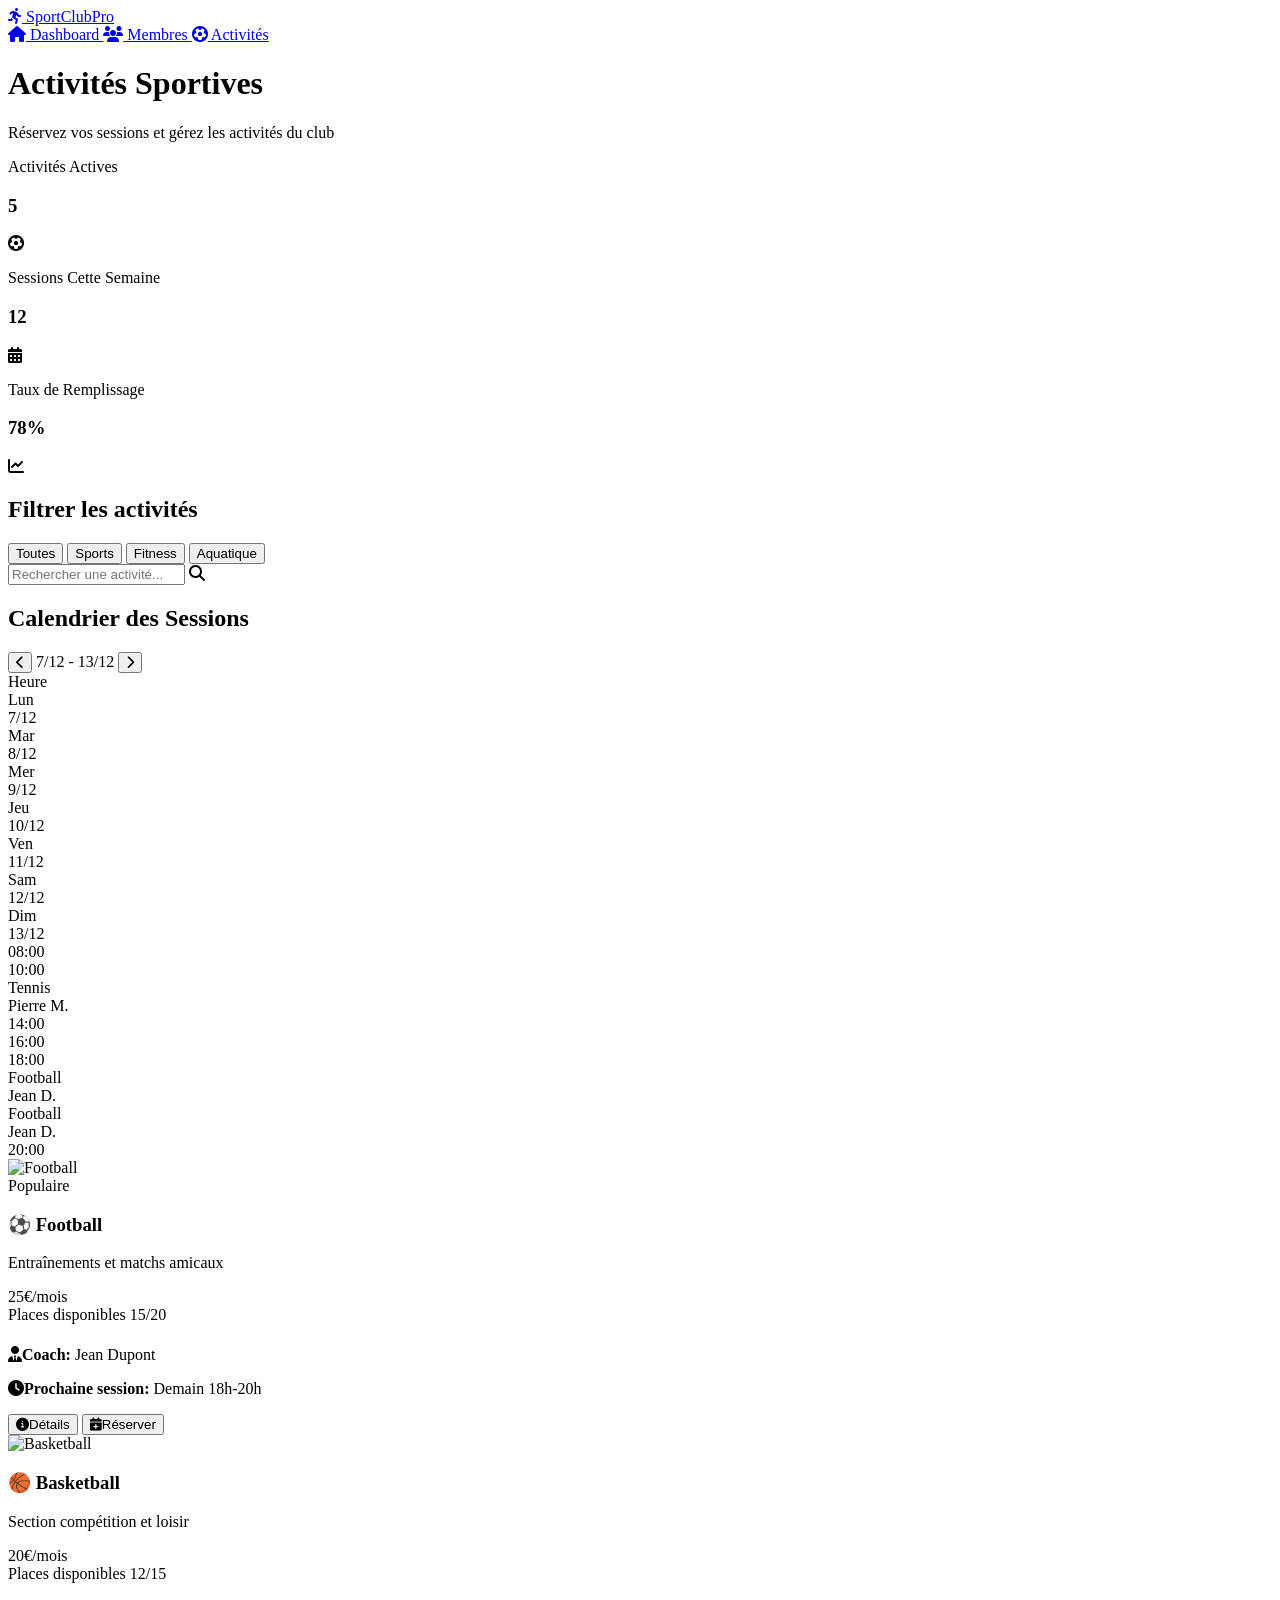
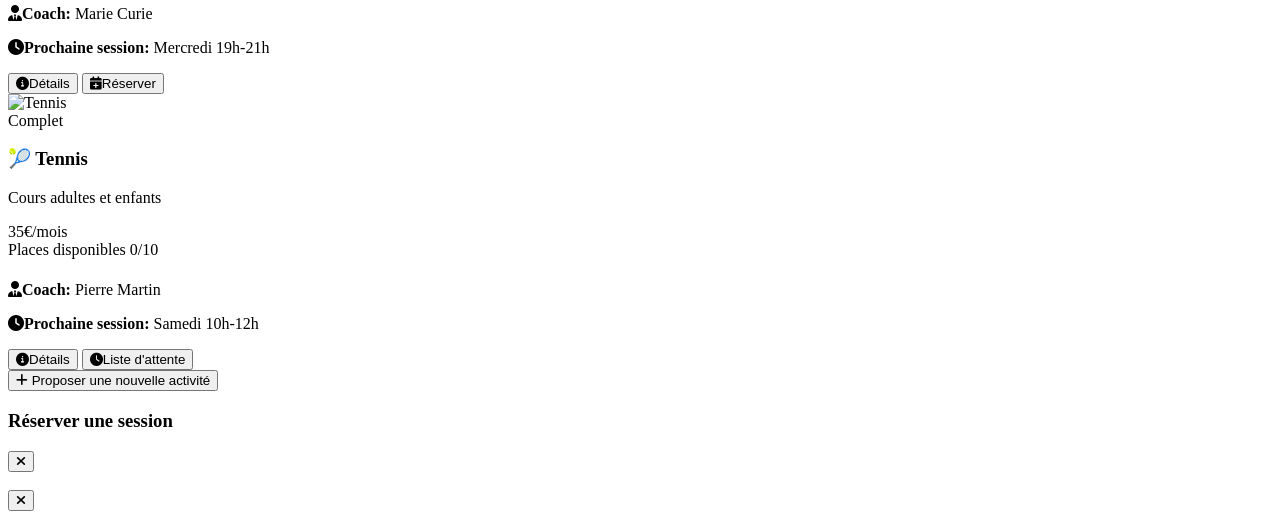
==== src/main/resources/templates/activities.html @ 2d9ede51 "Initial commit: Sport Club Management project" ====
<!DOCTYPE html>
<html xmlns:th="http://www.thymeleaf.org">
<head>
    <meta charset="UTF-8">
    <meta name="viewport" content="width=device-width, initial-scale=1.0">
    <title>Activités Sportives | SportClub Pro</title>
    
    <script src="https://cdn.tailwindcss.com"></script>
    <link rel="stylesheet" href="https://cdnjs.cloudflare.com/ajax/libs/font-awesome/6.4.0/css/all.min.css">
    <script src="https://cdn.jsdelivr.net/npm/axios/dist/axios.min.js"></script>
    
    <style>
        .activity-card {
            transition: all 0.3s ease;
        }
        
        .activity-card:hover {
            transform: translateY(-5px);
            box-shadow: 0 10px 25px rgba(0,0,0,0.1);
        }
        
        .capacity-bar {
            height: 6px;
            border-radius: 3px;
            overflow: hidden;
        }
        
        .capacity-fill {
            height: 100%;
            transition: width 0.5s ease;
        }
        
        .calendar-day {
            transition: all 0.2s ease;
        }
        
        .calendar-day:hover {
            background-color: #f3f4f6;
        }
        
        .calendar-day.active {
            background-color: #3b82f6;
            color: white;
        }
    </style>
</head>
<body class="bg-gray-50 min-h-screen">
    <nav class="bg-gradient-to-r from-blue-600 to-purple-600 text-white shadow-lg">
        <div class="container mx-auto px-6 py-3">
            <div class="flex items-center justify-between">
                <a href="/" class="flex items-center space-x-3">
                    <i class="fas fa-running text-2xl"></i>
                    <span class="text-xl font-bold">SportClub<span class="text-yellow-300">Pro</span></span>
                </a>
                <div class="flex items-center space-x-6">
                    <a href="/" class="hover:text-yellow-300">
                        <i class="fas fa-home mr-1"></i> Dashboard
                    </a>
                    <a href="/members" class="hover:text-yellow-300">
                        <i class="fas fa-users mr-1"></i> Membres
                    </a>
                    <a href="/activities" class="font-bold">
                        <i class="fas fa-futbol mr-1"></i> Activités
                    </a>
                </div>
            </div>
        </div>
    </nav>

    <main class="container mx-auto px-4 py-8">
        <!-- Header -->
        <div class="mb-8">
            <h1 class="text-3xl font-bold text-gray-800 mb-2">Activités Sportives</h1>
            <p class="text-gray-600">Réservez vos sessions et gérez les activités du club</p>
        </div>
        
        <!-- Stats -->
        <div class="grid grid-cols-1 md:grid-cols-3 gap-6 mb-8">
            <div class="bg-white rounded-xl p-6 shadow">
                <div class="flex items-center justify-between">
                    <div>
                        <p class="text-sm text-gray-500">Activités Actives</p>
                        <h3 id="activeActivities" class="text-2xl font-bold">5</h3>
                    </div>
                    <div class="w-12 h-12 bg-blue-100 rounded-full flex items-center justify-center">
                        <i class="fas fa-futbol text-blue-600 text-xl"></i>
                    </div>
                </div>
            </div>
            
            <div class="bg-white rounded-xl p-6 shadow">
                <div class="flex items-center justify-between">
                    <div>
                        <p class="text-sm text-gray-500">Sessions Cette Semaine</p>
                        <h3 id="weeklySessions" class="text-2xl font-bold">12</h3>
                    </div>
                    <div class="w-12 h-12 bg-green-100 rounded-full flex items-center justify-center">
                        <i class="fas fa-calendar-alt text-green-600 text-xl"></i>
                    </div>
                </div>
            </div>
            
            <div class="bg-white rounded-xl p-6 shadow">
                <div class="flex items-center justify-between">
                    <div>
                        <p class="text-sm text-gray-500">Taux de Remplissage</p>
                        <h3 id="occupancyRate" class="text-2xl font-bold">78%</h3>
                    </div>
                    <div class="w-12 h-12 bg-purple-100 rounded-full flex items-center justify-center">
                        <i class="fas fa-chart-line text-purple-600 text-xl"></i>
                    </div>
                </div>
            </div>
        </div>
        
        <!-- Filtres -->
        <div class="bg-white rounded-xl shadow-lg p-6 mb-8">
            <div class="flex flex-col md:flex-row md:items-center justify-between mb-6">
                <h2 class="text-xl font-bold text-gray-800">Filtrer les activités</h2>
                <div class="flex space-x-3 mt-4 md:mt-0">
                    <button onclick="showAllActivities()" class="px-4 py-2 bg-blue-100 text-blue-700 rounded-lg hover:bg-blue-200">
                        Toutes
                    </button>
                    <button onclick="filterActivities('sport')" class="px-4 py-2 bg-gray-100 text-gray-700 rounded-lg hover:bg-gray-200">
                        Sports
                    </button>
                    <button onclick="filterActivities('fitness')" class="px-4 py-2 bg-gray-100 text-gray-700 rounded-lg hover:bg-gray-200">
                        Fitness
                    </button>
                    <button onclick="filterActivities('aquatique')" class="px-4 py-2 bg-gray-100 text-gray-700 rounded-lg hover:bg-gray-200">
                        Aquatique
                    </button>
                </div>
            </div>
            
            <div class="relative">
                <input type="text" id="activitySearch" 
                       class="w-full px-4 py-3 pl-12 border border-gray-300 rounded-lg focus:ring-2 focus:ring-blue-500 focus:border-blue-500"
                       placeholder="Rechercher une activité..."
                       onkeyup="searchActivities()">
                <i class="fas fa-search absolute left-4 top-4 text-gray-400"></i>
            </div>
        </div>
        
        <!-- Calendrier -->
        <div class="bg-white rounded-xl shadow-lg p-6 mb-8">
            <div class="flex justify-between items-center mb-6">
                <h2 class="text-xl font-bold text-gray-800">Calendrier des Sessions</h2>
                <div class="flex space-x-2">
                    <button onclick="previousWeek()" class="p-2 hover:bg-gray-100 rounded-lg">
                        <i class="fas fa-chevron-left"></i>
                    </button>
                    <span id="currentWeek" class="font-medium px-4">Semaine en cours</span>
                    <button onclick="nextWeek()" class="p-2 hover:bg-gray-100 rounded-lg">
                        <i class="fas fa-chevron-right"></i>
                    </button>
                </div>
            </div>
            
            <div class="overflow-x-auto">
                <div id="calendar" class="grid grid-cols-8 gap-2 min-w-max">
                    <!-- Généré dynamiquement -->
                </div>
            </div>
        </div>
        
        <!-- Liste des activités -->
        <div id="activitiesContainer">
            <div class="grid grid-cols-1 md:grid-cols-2 lg:grid-cols-3 gap-6">
                <!-- Activité 1: Football -->
                <div class="activity-card bg-white rounded-xl shadow-lg overflow-hidden">
                    <div class="relative">
                        <img src="https://images.unsplash.com/photo-1575361204480-aadea25e6e68?ixlib=rb-4.0.3&auto=format&fit=crop&w=600&q=80" 
                             alt="Football" class="w-full h-48 object-cover">
                        <div class="absolute top-4 right-4">
                            <span class="bg-green-500 text-white px-3 py-1 rounded-full text-sm font-medium">
                                Populaire
                            </span>
                        </div>
                    </div>
                    
                    <div class="p-6">
                        <div class="flex justify-between items-start mb-4">
                            <div>
                                <h3 class="text-xl font-bold text-gray-800">⚽ Football</h3>
                                <p class="text-gray-600">Entraînements et matchs amicaux</p>
                            </div>
                            <span class="bg-blue-100 text-blue-800 px-3 py-1 rounded-full text-sm font-medium">
                                25€/mois
                            </span>
                        </div>
                        
                        <div class="space-y-4">
                            <div>
                                <div class="flex justify-between text-sm text-gray-600 mb-1">
                                    <span>Places disponibles</span>
                                    <span id="footballCapacity">15/20</span>
                                </div>
                                <div class="capacity-bar bg-gray-200">
                                    <div id="footballBar" class="capacity-fill bg-green-500" style="width: 75%"></div>
                                </div>
                            </div>
                            
                            <div>
                                <p class="text-sm text-gray-600 mb-2"><i class="fas fa-user-tie mr-2"></i><strong>Coach:</strong> Jean Dupont</p>
                                <p class="text-sm text-gray-600"><i class="fas fa-clock mr-2"></i><strong>Prochaine session:</strong> Demain 18h-20h</p>
                            </div>
                            
                            <div class="flex space-x-2">
                                <button onclick="showActivityDetails('football')" class="flex-1 px-4 py-2 bg-gray-100 text-gray-700 rounded-lg hover:bg-gray-200">
                                    <i class="fas fa-info-circle mr-2"></i>Détails
                                </button>
                                <button onclick="bookActivity('football')" id="bookFootballBtn" class="flex-1 px-4 py-2 bg-blue-600 text-white rounded-lg hover:bg-blue-700">
                                    <i class="fas fa-calendar-plus mr-2"></i>Réserver
                                </button>
                            </div>
                        </div>
                    </div>
                </div>
                
                <!-- Activité 2: Basketball -->
                <div class="activity-card bg-white rounded-xl shadow-lg overflow-hidden">
                    <div class="relative">
                        <img src="https://images.unsplash.com/photo-1518611012118-696072aa579a?ixlib=rb-4.0.3&auto=format&fit=crop&w=600&q=80" 
                             alt="Basketball" class="w-full h-48 object-cover">
                    </div>
                    
                    <div class="p-6">
                        <div class="flex justify-between items-start mb-4">
                            <div>
                                <h3 class="text-xl font-bold text-gray-800">🏀 Basketball</h3>
                                <p class="text-gray-600">Section compétition et loisir</p>
                            </div>
                            <span class="bg-blue-100 text-blue-800 px-3 py-1 rounded-full text-sm font-medium">
                                20€/mois
                            </span>
                        </div>
                        
                        <div class="space-y-4">
                            <div>
                                <div class="flex justify-between text-sm text-gray-600 mb-1">
                                    <span>Places disponibles</span>
                                    <span id="basketballCapacity">12/15</span>
                                </div>
                                <div class="capacity-bar bg-gray-200">
                                    <div id="basketballBar" class="capacity-fill bg-green-500" style="width: 80%"></div>
                                </div>
                            </div>
                            
                            <div>
                                <p class="text-sm text-gray-600 mb-2"><i class="fas fa-user-tie mr-2"></i><strong>Coach:</strong> Marie Curie</p>
                                <p class="text-sm text-gray-600"><i class="fas fa-clock mr-2"></i><strong>Prochaine session:</strong> Mercredi 19h-21h</p>
                            </div>
                            
                            <div class="flex space-x-2">
                                <button onclick="showActivityDetails('basketball')" class="flex-1 px-4 py-2 bg-gray-100 text-gray-700 rounded-lg hover:bg-gray-200">
                                    <i class="fas fa-info-circle mr-2"></i>Détails
                                </button>
                                <button onclick="bookActivity('basketball')" id="bookBasketballBtn" class="flex-1 px-4 py-2 bg-blue-600 text-white rounded-lg hover:bg-blue-700">
                                    <i class="fas fa-calendar-plus mr-2"></i>Réserver
                                </button>
                            </div>
                        </div>
                    </div>
                </div>
                
                <!-- Activité 3: Tennis -->
                <div class="activity-card bg-white rounded-xl shadow-lg overflow-hidden">
                    <div class="relative">
                        <img src="https://images.unsplash.com/photo-1595435934247-5d33b7f92c70?ixlib=rb-4.0.3&auto=format&fit=crop&w=600&q=80" 
                             alt="Tennis" class="w-full h-48 object-cover">
                        <div class="absolute top-4 right-4">
                            <span class="bg-yellow-500 text-white px-3 py-1 rounded-full text-sm font-medium">
                                Complet
                            </span>
                        </div>
                    </div>
                    
                    <div class="p-6">
                        <div class="flex justify-between items-start mb-4">
                            <div>
                                <h3 class="text-xl font-bold text-gray-800">🎾 Tennis</h3>
                                <p class="text-gray-600">Cours adultes et enfants</p>
                            </div>
                            <span class="bg-blue-100 text-blue-800 px-3 py-1 rounded-full text-sm font-medium">
                                35€/mois
                            </span>
                        </div>
                        
                        <div class="space-y-4">
                            <div>
                                <div class="flex justify-between text-sm text-gray-600 mb-1">
                                    <span>Places disponibles</span>
                                    <span id="tennisCapacity">0/10</span>
                                </div>
                                <div class="capacity-bar bg-gray-200">
                                    <div id="tennisBar" class="capacity-fill bg-red-500" style="width: 100%"></div>
                                </div>
                            </div>
                            
                            <div>
                                <p class="text-sm text-gray-600 mb-2"><i class="fas fa-user-tie mr-2"></i><strong>Coach:</strong> Pierre Martin</p>
                                <p class="text-sm text-gray-600"><i class="fas fa-clock mr-2"></i><strong>Prochaine session:</strong> Samedi 10h-12h</p>
                            </div>
                            
                            <div class="flex space-x-2">
                                <button onclick="showActivityDetails('tennis')" class="flex-1 px-4 py-2 bg-gray-100 text-gray-700 rounded-lg hover:bg-gray-200">
                                    <i class="fas fa-info-circle mr-2"></i>Détails
                                </button>
                                <button onclick="joinWaitlist('tennis')" class="flex-1 px-4 py-2 bg-yellow-500 text-white rounded-lg hover:bg-yellow-600">
                                    <i class="fas fa-clock mr-2"></i>Liste d'attente
                                </button>
                            </div>
                        </div>
                    </div>
                </div>
                
                <!-- Plus d'activités... -->
            </div>
        </div>
        
        <!-- Bouton Ajouter Activité -->
        <div class="mt-8 text-center">
            <button onclick="showAddActivityModal()" class="px-8 py-3 bg-gradient-to-r from-green-500 to-blue-500 text-white rounded-lg hover:opacity-90 font-medium">
                <i class="fas fa-plus mr-2"></i> Proposer une nouvelle activité
            </button>
        </div>
    </main>
    
    <!-- Modal Réservation -->
    <div id="bookingModal" class="fixed inset-0 bg-black bg-opacity-50 z-50 hidden items-center justify-center p-4">
        <div class="bg-white rounded-2xl shadow-2xl max-w-md w-full">
            <div class="p-6">
                <div class="flex justify-between items-center mb-6">
                    <h3 id="bookingTitle" class="text-xl font-bold text-gray-900">Réserver une session</h3>
                    <button onclick="closeBookingModal()" class="text-gray-500 hover:text-gray-700">
                        <i class="fas fa-times text-2xl"></i>
                    </button>
                </div>
                
                <div id="bookingContent">
                    <!-- Contenu dynamique -->
                </div>
            </div>
        </div>
    </div>
    
    <!-- Modal Détails Activité -->
    <div id="activityModal" class="fixed inset-0 bg-black bg-opacity-50 z-50 hidden items-center justify-center p-4">
        <div class="bg-white rounded-2xl shadow-2xl max-w-2xl w-full max-h-[90vh] overflow-y-auto">
            <div class="p-8">
                <div class="flex justify-between items-center mb-8">
                    <h3 id="activityModalTitle" class="text-2xl font-bold text-gray-900"></h3>
                    <button onclick="closeActivityModal()" class="text-gray-500 hover:text-gray-700">
                        <i class="fas fa-times text-2xl"></i>
                    </button>
                </div>
                
                <div id="activityModalContent">
                    <!-- Contenu dynamique -->
                </div>
            </div>
        </div>
    </div>
    
    <script>
        let currentActivity = null;
        let currentWeek = 0;
        
        // Initialisation
        document.addEventListener('DOMContentLoaded', function() {
            generateCalendar();
            updateActivityStats();
            
            // Vérifier les réservations existantes
            checkExistingBookings();
        });
        
        // Générer le calendrier
        function generateCalendar() {
            const container = document.getElementById('calendar');
            const days = ['Lun', 'Mar', 'Mer', 'Jeu', 'Ven', 'Sam', 'Dim'];
            const today = new Date();
            const startOfWeek = new Date(today);
            startOfWeek.setDate(today.getDate() - today.getDay() + 1 + (currentWeek * 7));
            
            // En-têtes
            container.innerHTML = '<div class="font-bold text-gray-500 text-center py-2">Heure</div>';
            days.forEach(day => {
                const date = new Date(startOfWeek);
                date.setDate(startOfWeek.getDate() + days.indexOf(day));
                container.innerHTML += `
                    <div class="font-bold text-gray-700 text-center py-2">
                        ${day}<br>
                        <span class="text-sm font-normal">${date.getDate()}/${date.getMonth() + 1}</span>
                    </div>
                `;
            });
            
            // Créneaux horaires
            const timeSlots = ['08:00', '10:00', '14:00', '16:00', '18:00', '20:00'];
            timeSlots.forEach(time => {
                container.innerHTML += `<div class="text-gray-500 text-right pr-2 py-3 border-t">${time}</div>`;
                
                days.forEach((day, dayIndex) => {
                    const date = new Date(startOfWeek);
                    date.setDate(startOfWeek.getDate() + dayIndex);
                    const activities = getActivitiesForTimeSlot(date, time);
                    
                    let cellContent = '';
                    if (activities.length > 0) {
                        const activity = activities[0];
                        cellContent = `
                            <div class="activity-slot p-2 rounded ${getActivityColor(activity.type)} text-white text-xs cursor-pointer"
                                 onclick="showTimeSlotDetails('${time}', ${dayIndex}, '${activity.name}')">
                                <div class="font-bold">${activity.name}</div>
                                <div>${activity.coach}</div>
                            </div>
                        `;
                    }
                    
                    container.innerHTML += `<div class="border-t p-1 min-h-[60px] calendar-day">${cellContent}</div>`;
                });
            });
            
            // Mettre à jour l'affichage de la semaine
            const weekStart = new Date(startOfWeek);
            const weekEnd = new Date(startOfWeek);
            weekEnd.setDate(weekStart.getDate() + 6);
            document.getElementById('currentWeek').textContent = 
                `${weekStart.getDate()}/${weekStart.getMonth() + 1} - ${weekEnd.getDate()}/${weekEnd.getMonth() + 1}`;
        }
        
        function getActivitiesForTimeSlot(date, time) {
            // Simulation - en réalité, appeler l'API
            const activities = [];
            const day = date.getDay();
            
            if (time === '18:00' && (day === 1 || day === 3)) {
                activities.push({ name: 'Football', coach: 'Jean D.', type: 'sport' });
            }
            if (time === '19:00' && (day === 2 || day === 4)) {
                activities.push({ name: 'Basketball', coach: 'Marie C.', type: 'sport' });
            }
            if (time === '10:00' && day === 6) {
                activities.push({ name: 'Tennis', coach: 'Pierre M.', type: 'sport' });
            }
            
            return activities;
        }
        
        function getActivityColor(type) {
            switch(type) {
                case 'sport': return 'bg-blue-500';
                case 'fitness': return 'bg-green-500';
                case 'aquatique': return 'bg-purple-500';
                default: return 'bg-gray-500';
            }
        }
        
        // Navigation calendrier
        function previousWeek() {
            currentWeek--;
            generateCalendar();
        }
        
        function nextWeek() {
            currentWeek++;
            generateCalendar();
        }
        
        // Gestion des activités
        function showActivityDetails(activity) {
            currentActivity = activity;
            let details = {};
            
            switch(activity) {
                case 'football':
                    details = {
                        title: 'Football',
                        description: 'Entraînements de football pour tous les niveaux. Sessions techniques, tactiques et matchs amicaux.',
                        schedule: 'Lundi et Jeudi: 18h-20h<br>Mercredi: 19h-21h',
                        equipment: 'Chaussures de football, protège-tibias',
                        level: 'Tous niveaux',
                        maxParticipants: 20,
                        currentParticipants: 15,
                        price: '25€/mois ou 8€/session'
                    };
                    break;
                case 'basketball':
                    details = {
                        title: 'Basketball',
                        description: 'Section basketball avec entraînements techniques et matchs hebdomadaires.',
                        schedule: 'Mardi et Jeudi: 19h-21h',
                        equipment: 'Baskets, tenue de sport',
                        level: 'Intermédiaire',
                        maxParticipants: 15,
                        currentParticipants: 12,
                        price: '20€/mois ou 7€/session'
                    };
                    break;
                case 'tennis':
                    details = {
                        title: 'Tennis',
                        description: 'Cours collectifs et individuels. Matériel fourni pour les débutants.',
                        schedule: 'Mercredi: 16h-18h<br>Samedi: 10h-12h',
                        equipment: 'Raquette (peut être louée)',
                        level: 'Débutant à avancé',
                        maxParticipants: 10,
                        currentParticipants: 10,
                        price: '35€/mois ou 12€/session'
                    };
                    break;
            }
            
            document.getElementById('activityModalTitle').textContent = details.title;
            document.getElementById('activityModalContent').innerHTML = `
                <div class="space-y-6">
                    <div>
                        <h4 class="font-bold text-gray-700 mb-2">Description</h4>
                        <p class="text-gray-600">${details.description}</p>
                    </div>
                    
                    <div class="grid grid-cols-2 gap-4">
                        <div>
                            <h4 class="font-bold text-gray-700 mb-2">Horaires</h4>
                            <p class="text-gray-600">${details.schedule}</p>
                        </div>
                        <div>
                            <h4 class="font-bold text-gray-700 mb-2">Équipement</h4>
                            <p class="text-gray-600">${details.equipment}</p>
                        </div>
                    </div>
                    
                    <div class="grid grid-cols-2 gap-4">
                        <div>
                            <h4 class="font-bold text-gray-700 mb-2">Niveau</h4>
                            <p class="text-gray-600">${details.level}</p>
                        </div>
                        <div>
                            <h4 class="font-bold text-gray-700 mb-2">Participants</h4>
                            <p class="text-gray-600">${details.currentParticipants}/${details.maxParticipants}</p>
                            <div class="capacity-bar bg-gray-200 mt-1">
                                <div class="capacity-fill ${details.currentParticipants === details.maxParticipants ? 'bg-red-500' : 'bg-green-500'}" 
                                     style="width: ${(details.currentParticipants/details.maxParticipants)*100}%"></div>
                            </div>
                        </div>
                    </div>
                    
                    <div>
                        <h4 class="font-bold text-gray-700 mb-2">Tarifs</h4>
                        <p class="text-gray-600">${details.price}</p>
                    </div>
                    
                    <div class="flex space-x-3 pt-4 border-t">
                        <button onclick="bookActivity('${activity}')" 
                                class="flex-1 px-6 py-3 bg-blue-600 text-white rounded-lg hover:bg-blue-700 ${details.currentParticipants === details.maxParticipants ? 'opacity-50 cursor-not-allowed' : ''}"
                                ${details.currentParticipants === details.maxParticipants ? 'disabled' : ''}>
                            <i class="fas fa-calendar-plus mr-2"></i>Réserver maintenant
                        </button>
                        <button onclick="closeActivityModal()" 
                                class="px-6 py-3 border border-gray-300 rounded-lg hover:bg-gray-50">
                            Fermer
                        </button>
                    </div>
                </div>
            `;
            
            document.getElementById('activityModal').classList.remove('hidden');
        }
        
        function bookActivity(activity) {
            currentActivity = activity;
            
            let activityName, availableSlots;
            switch(activity) {
                case 'football':
                    activityName = 'Football';
                    availableSlots = [
                        { date: 'Demain', time: '18h-20h', coach: 'Jean Dupont' },
                        { date: 'Jeudi', time: '18h-20h', coach: 'Jean Dupont' },
                        { date: 'Mercredi', time: '19h-21h', coach: 'Assistant' }
                    ];
                    break;
                case 'basketball':
                    activityName = 'Basketball';
                    availableSlots = [
                        { date: 'Mardi', time: '19h-21h', coach: 'Marie Curie' },
                        { date: 'Jeudi', time: '19h-21h', coach: 'Marie Curie' }
                    ];
                    break;
                case 'tennis':
                    activityName = 'Tennis';
                    availableSlots = [
                        { date: 'Samedi', time: '10h-12h', coach: 'Pierre Martin' }
                    ];
                    break;
            }
            
            document.getElementById('bookingTitle').textContent = `Réserver - ${activityName}`;
            
            let slotsHTML = '';
            availableSlots.forEach((slot, index) => {
                slotsHTML += `
                    <div class="border rounded-lg p-4 mb-3 hover:border-blue-500 cursor-pointer" 
                         onclick="selectTimeSlot(${index})" id="slot${index}">
                        <div class="flex justify-between items-center">
                            <div>
                                <div class="font-medium">${slot.date} • ${slot.time}</div>
                                <div class="text-sm text-gray-600">Coach: ${slot.coach}</div>
                            </div>
                            <div class="text-green-600 font-medium">Disponible</div>
                        </div>
                    </div>
                `;
            });
            
            document.getElementById('bookingContent').innerHTML = `
                <div class="space-y-4">
                    <p class="text-gray-600">Sélectionnez un créneau horaire:</p>
                    
                    ${slotsHTML}
                    
                    <div id="selectedSlotInfo" class="hidden bg-blue-50 border border-blue-200 rounded-lg p-4">
                        <h4 class="font-bold text-blue-800 mb-2">Créneau sélectionné</h4>
                        <p id="selectedSlotDetails" class="text-blue-700"></p>
                    </div>
                    
                    <div class="flex justify-end space-x-3 pt-4 border-t">
                        <button onclick="closeBookingModal()" class="px-4 py-2 text-gray-600 hover:text-gray-800">
                            Annuler
                        </button>
                        <button onclick="confirmBooking()" id="confirmBookingBtn" 
                                class="px-4 py-2 bg-blue-600 text-white rounded-lg hover:bg-blue-700 opacity-50 cursor-not-allowed" disabled>
                            <i class="fas fa-check mr-2"></i>Confirmer la réservation
                        </button>
                    </div>
                </div>
            `;
            
            document.getElementById('bookingModal').classList.remove('hidden');
        }
        
        function selectTimeSlot(index) {
            // Réinitialiser toutes les sélections
            for (let i = 0; i < 5; i++) {
                const slot = document.getElementById(`slot${i}`);
                if (slot) {
                    slot.classList.remove('border-blue-500', 'bg-blue-50');
                }
            }
            
            // Activer la sélection courante
            const selectedSlot = document.getElementById(`slot${index}`);
            selectedSlot.classList.add('border-blue-500', 'bg-blue-50');
            
            // Afficher les détails
            document.getElementById('selectedSlotInfo').classList.remove('hidden');
            document.getElementById('selectedSlotDetails').textContent = 
                `Vous avez sélectionné le créneau: ${selectedSlot.querySelector('.font-medium').textContent}`;
            
            // Activer le bouton de confirmation
            document.getElementById('confirmBookingBtn').disabled = false;
            document.getElementById('confirmBookingBtn').classList.remove('opacity-50', 'cursor-not-allowed');
        }
        
        function confirmBooking() {
            const selectedSlot = document.querySelector('.border-blue-500');
            if (!selectedSlot) return;
            
            const slotDetails = selectedSlot.querySelector('.font-medium').textContent;
            showNotification(`Réservation confirmée pour ${currentActivity} (${slotDetails})`, 'success');
            
            // Mettre à jour la capacité
            updateCapacity(currentActivity, 1);
            
            // Désactiver le bouton si complet
            const button = document.getElementById(`book${capitalizeFirstLetter(currentActivity)}Btn`);
            if (button) {
                const capacityText = document.getElementById(`${currentActivity}Capacity`).textContent;
                const [current, max] = capacityText.split('/').map(Number);
                if (current + 1 >= max) {
                    button.disabled = true;
                    button.classList.add('opacity-50', 'cursor-not-allowed');
                    button.textContent = 'Complet';
                }
            }
            
            closeBookingModal();
        }
        
        function joinWaitlist(activity) {
            showNotification(`Ajouté à la liste d'attente pour ${activity}`, 'info');
            
            // Simuler l'ajout à la liste d'attente
            setTimeout(() => {
                showNotification(`Une place s'est libérée pour ${activity}!`, 'success');
            }, 5000);
        }
        
        function updateCapacity(activity, change) {
            const capacityElement = document.getElementById(`${activity}Capacity`);
            const barElement = document.getElementById(`${activity}Bar`);
            
            if (capacityElement && barElement) {
                const [current, max] = capacityElement.textContent.split('/').map(Number);
                const newCurrent = Math.max(0, Math.min(current + change, max));
                
                capacityElement.textContent = `${newCurrent}/${max}`;
                const percentage = (newCurrent / max) * 100;
                barElement.style.width = `${percentage}%`;
                
                // Changer la couleur si nécessaire
                if (newCurrent >= max) {
                    barElement.classList.remove('bg-green-500');
                    barElement.classList.add('bg-red-500');
                } else if (percentage > 80) {
                    barElement.classList.remove('bg-green-500');
                    barElement.classList.add('bg-yellow-500');
                } else {
                    barElement.classList.remove('bg-red-500', 'bg-yellow-500');
                    barElement.classList.add('bg-green-500');
                }
            }
        }
        
        function checkExistingBookings() {
            // Vérifier les réservations existantes (simulation)
            // En réalité, appeler l'API pour vérifier
            const today = new Date();
            if (today.getDay() === 2 || today.getDay() === 4) { // Mardi ou Jeudi
                showNotification('Rappel: Vous avez basketball ce soir à 19h', 'info');
            }
        }
        
        function showTimeSlotDetails(time, dayIndex, activityName) {
            const days = ['Lundi', 'Mardi', 'Mercredi', 'Jeudi', 'Vendredi', 'Samedi', 'Dimanche'];
            showNotification(`${activityName} le ${days[dayIndex]} à ${time}`, 'info');
        }
        
        function showAddActivityModal() {
            showNotification('Fonctionnalité en développement', 'info');
            // Implémenter un formulaire pour ajouter une nouvelle activité
        }
        
        // Filtres
        function showAllActivities() {
            const activities = document.querySelectorAll('.activity-card');
            activities.forEach(activity => activity.classList.remove('hidden'));
        }
        
        function filterActivities(type) {
            const activities = document.querySelectorAll('.activity-card');
            // Dans une implémentation réelle, filtrer par type
            showNotification(`Filtrage des activités ${type}`, 'info');
        }
        
        function searchActivities() {
            const searchTerm = document.getElementById('activitySearch').value.toLowerCase();
            const activities = document.querySelectorAll('.activity-card');
            
            activities.forEach(activity => {
                const title = activity.querySelector('h3').textContent.toLowerCase();
                const description = activity.querySelector('p').textContent.toLowerCase();
                
                if (title.includes(searchTerm) || description.includes(searchTerm)) {
                    activity.classList.remove('hidden');
                } else {
                    activity.classList.add('hidden');
                }
            });
        }
        
        function updateActivityStats() {
            // Simulation de stats
            document.getElementById('weeklySessions').textContent = '12';
            document.getElementById('occupancyRate').textContent = '78%';
        }
        
        // Utilitaires
        function capitalizeFirstLetter(string) {
            return string.charAt(0).toUpperCase() + string.slice(1);
        }
        
        function closeBookingModal() {
            document.getElementById('bookingModal').classList.add('hidden');
        }
        
        function closeActivityModal() {
            document.getElementById('activityModal').classList.add('hidden');
        }
        
        function showNotification(message, type = 'info') {
            const colors = {
                success: 'bg-green-500',
                error: 'bg-red-500',
                info: 'bg-blue-500',
                warning: 'bg-yellow-500'
            };
            
            const notification = document.createElement('div');
            notification.className = `fixed top-4 right-4 p-4 rounded-lg shadow-lg text-white ${colors[type]}`;
            notification.innerHTML = `
                <div class="flex items-center">
                    <i class="fas fa-${type === 'success' ? 'check' : type === 'error' ? 'exclamation-triangle' : 'info'}-circle mr-2"></i>
                    <span>${message}</span>
                </div>
            `;
            
            document.body.appendChild(notification);
            
            setTimeout(() => {
                notification.style.opacity = '0';
                notification.style.transition = 'opacity 0.5s';
                setTimeout(() => notification.remove(), 500);
            }, 3000);
        }
    </script>
</body>
</html>
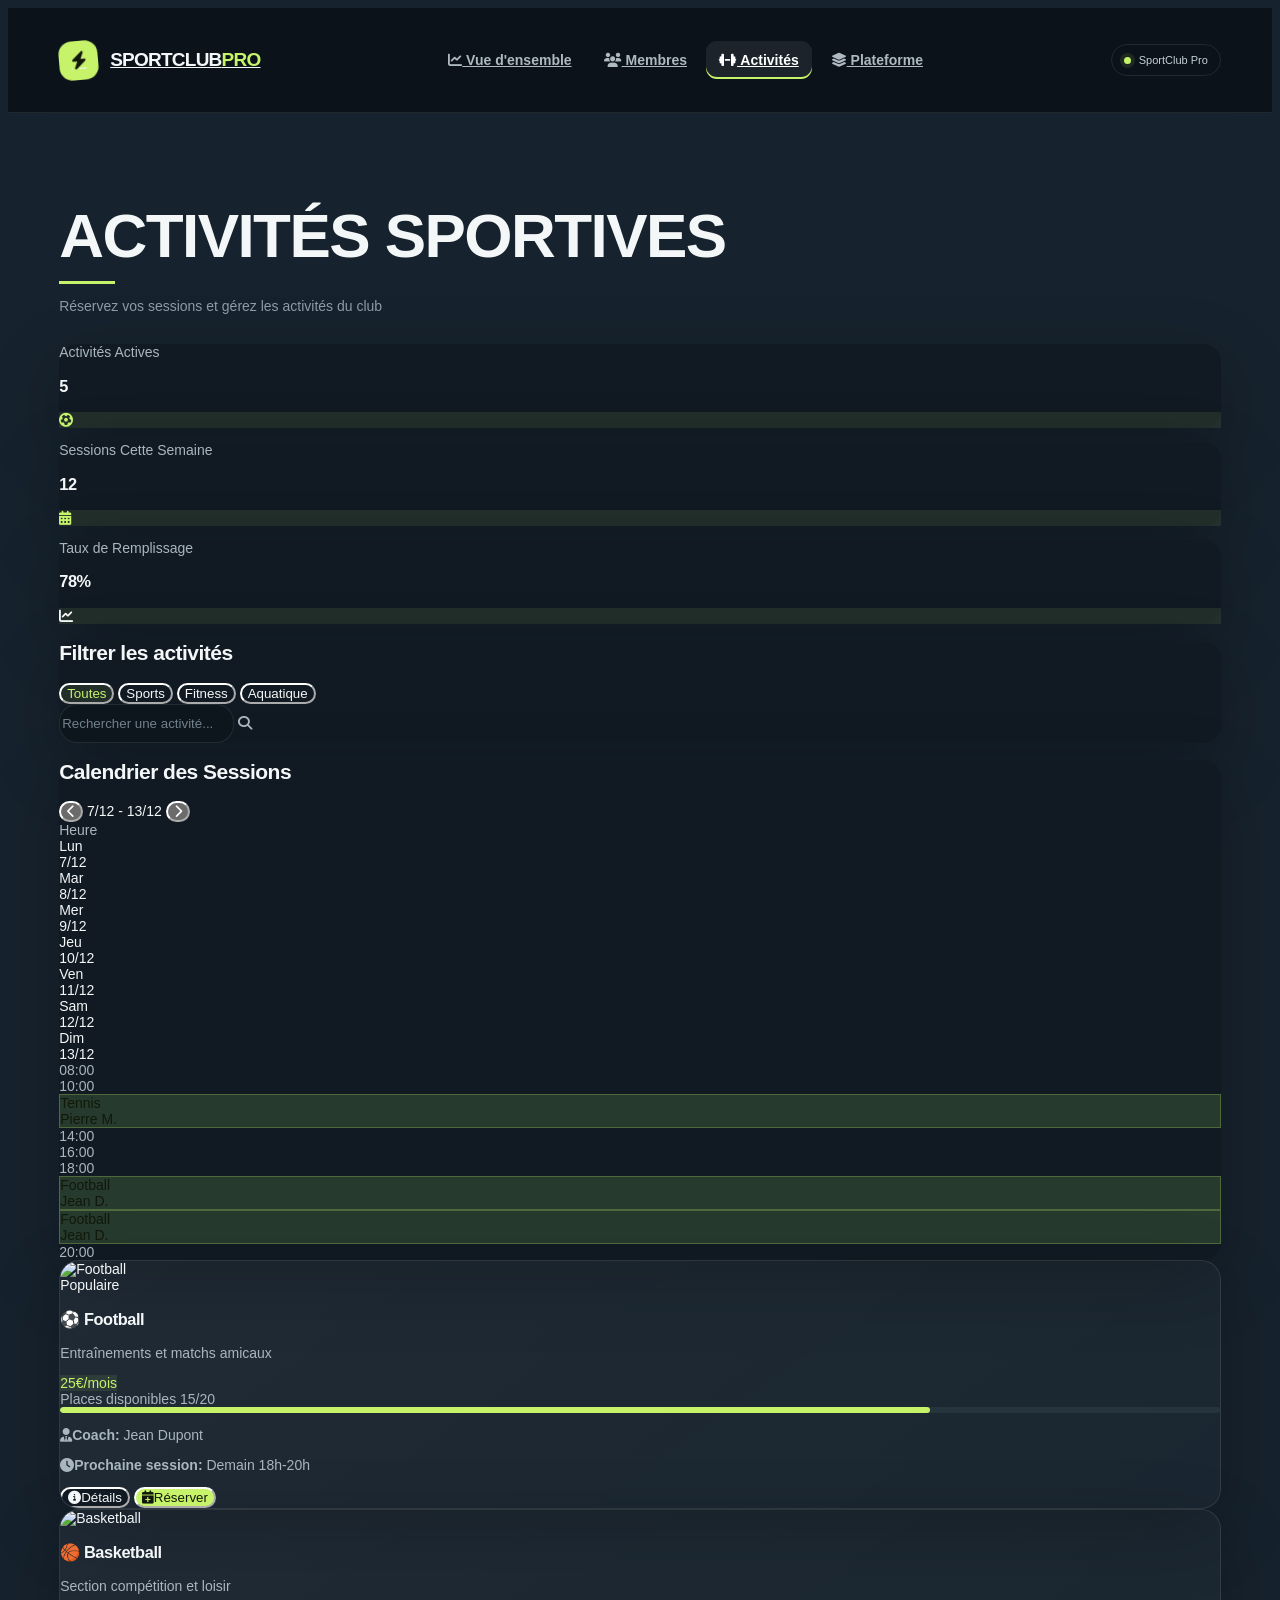
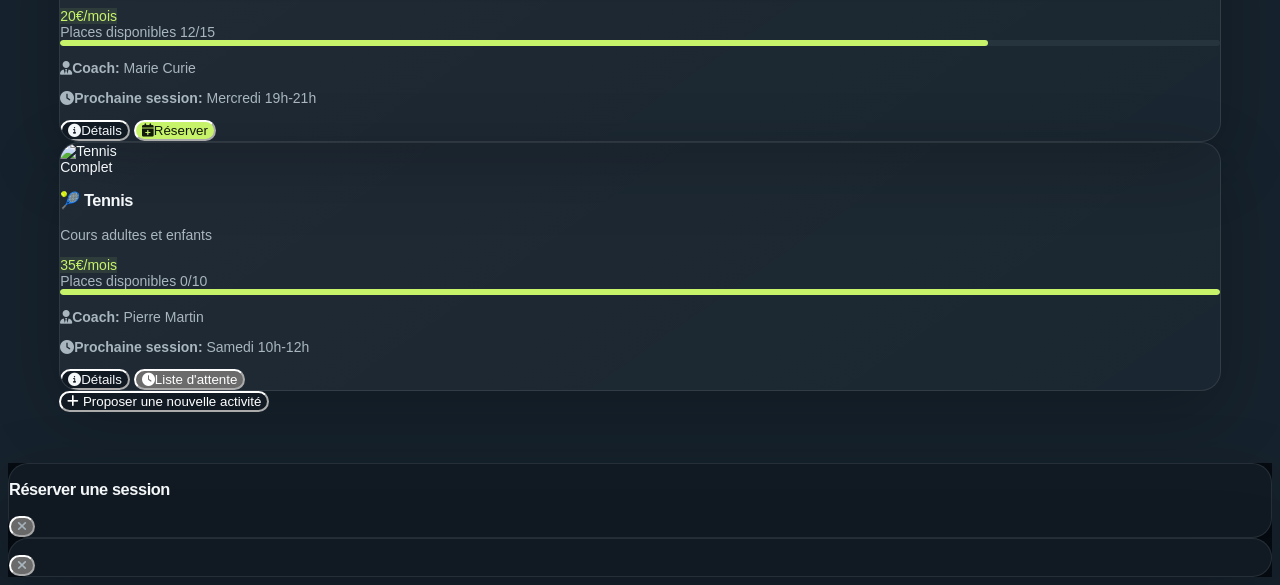
==== commit 6da30341: "feat(ui): harmoniser activities.html avec SportClub Pro" ====
--- a/src/main/resources/templates/activities.html
+++ b/src/main/resources/templates/activities.html
@@ -42,30 +42,21 @@
             background-color: #3b82f6;
             color: white;
         }
+    /* SportClub Pro premium design system */
+:root{color-scheme:dark;--sc-bg:#0b1118;--sc-panel:#111a23;--sc-panel2:#16222d;--sc-line:rgba(255,255,255,.09);--sc-text:#f4f7f8;--sc-muted:#8d9ba7;--sc-lime:#c7f36b;--sc-shadow:0 22px 70px rgba(0,0,0,.24)}
+html{scroll-behavior:smooth}body{background:radial-gradient(ellipse at 75% -15%,rgba(112,159,75,.12),transparent 38%),var(--sc-bg)!important;color:var(--sc-text)!important;font-family:'DM Sans',sans-serif!important;font-size:14px}body *{scrollbar-color:#34434d #101820}a,button{transition:background .2s,color .2s,border-color .2s,transform .2s}a:focus-visible,button:focus-visible,input:focus-visible,select:focus-visible{outline:2px solid var(--sc-lime)!important;outline-offset:3px}
+.sc-topbar{min-height:76px;display:flex;align-items:center;justify-content:space-between;gap:22px;padding:14px clamp(18px,4vw,58px);border-bottom:1px solid var(--sc-line);background:rgba(11,17,24,.9);backdrop-filter:blur(18px);position:sticky;top:0;z-index:40}.sc-brand{display:flex;align-items:center;gap:12px;font-weight:900;letter-spacing:-.04em;font-size:19px;color:#f4f7f8!important;white-space:nowrap}.sc-brand-mark{width:39px;height:39px;border-radius:13px;background:var(--sc-lime);color:#10170b;display:grid;place-items:center;font-size:18px;transform:rotate(-5deg)}.sc-lime{color:var(--sc-lime)}.sc-nav-links{display:flex;align-items:center;gap:6px}.sc-nav-links a{padding:11px 13px;border-radius:11px;color:#aeb9c2!important;font-weight:600;white-space:nowrap}.sc-nav-links a:hover,.sc-nav-links a.sc-active{background:rgba(255,255,255,.07);color:#fff!important}.sc-nav-links a.sc-active{box-shadow:inset 0 -2px var(--sc-lime)}.sc-live{display:flex;align-items:center;gap:8px;color:#c4d0d8;font-size:11px;border:1px solid var(--sc-line);border-radius:99px;padding:9px 12px;white-space:nowrap}.sc-live i{width:7px;height:7px;background:var(--sc-lime);border-radius:50%;box-shadow:0 0 0 4px rgba(199,243,107,.1)}.sc-menu-btn{display:none;background:var(--sc-panel);color:#fff;border:1px solid var(--sc-line);border-radius:12px;padding:10px 12px}
+body>nav:not(.sc-topbar){display:none!important}main.container,main{max-width:1440px!important;margin:0 auto!important;padding:clamp(24px,4vw,52px)!important}h1,h2,h3,h4{color:#f4f7f8!important;letter-spacing:-.025em}h1{font-family:'Barlow Condensed',sans-serif!important;font-size:clamp(40px,5vw,62px)!important;line-height:.98!important;text-transform:uppercase!important;font-weight:800!important;margin-bottom:12px!important}h1:after{content:'';display:block;width:56px;height:3px;background:var(--sc-lime);margin-top:15px}p{color:#a9b6bf}main>div:first-child{margin-bottom:30px!important}main>div:first-child p{color:var(--sc-muted)!important}
+.bg-white,.bg-gray-50,.bg-gray-100,.bg-gray-200,.bg-blue-50,.bg-green-50,.bg-red-50,.bg-yellow-50,.bg-purple-50{background:var(--sc-panel)!important;color:var(--sc-text)!important}.shadow,.shadow-lg,.shadow-xl,.shadow-2xl{box-shadow:var(--sc-shadow)!important}.rounded-lg,.rounded-xl,.rounded-2xl{border-radius:18px!important}.border,.border-gray-100,.border-gray-200,.border-gray-300{border-color:var(--sc-line)!important}.text-gray-900,.text-gray-800,.text-gray-700,.text-gray-600,.text-gray-500,.text-gray-400{color:#a9b6bf!important}.text-gray-900,.text-gray-800,.text-gray-700{color:#f4f7f8!important}.bg-gradient-to-r{background:var(--sc-panel)!important}.member-card,.activity-card{background:linear-gradient(145deg,rgba(255,255,255,.045),rgba(255,255,255,.018))!important;border:1px solid var(--sc-line)!important;border-radius:20px!important;overflow:hidden;transition:transform .25s,border-color .25s,box-shadow .25s!important}.member-card:hover,.activity-card:hover{transform:translateY(-4px)!important;border-color:rgba(199,243,107,.38)!important;box-shadow:var(--sc-shadow)!important}.bg-blue-600,.bg-blue-500,.bg-indigo-600{background:var(--sc-lime)!important;color:#11180a!important}.hover\\:bg-blue-700:hover,.hover\\:bg-blue-800:hover{background:#d7ff82!important;color:#11180a!important}.text-blue-600,.text-blue-700,.text-blue-800{color:var(--sc-lime)!important}.bg-blue-100,.bg-green-100,.bg-purple-100,.bg-red-100,.bg-yellow-100{background:rgba(199,243,107,.09)!important}.text-green-600,.text-green-700{color:var(--sc-lime)!important}.status-active{background:rgba(199,243,107,.12)!important;color:var(--sc-lime)!important}.status-inactive{background:rgba(255,126,130,.12)!important;color:#ff7e82!important}.status-pending{background:rgba(255,199,107,.12)!important;color:#ffc76b!important}
+input,select,textarea{background:#0d151d!important;color:#f4f7f8!important;border:1px solid var(--sc-line)!important;border-radius:11px!important;padding-top:11px!important;padding-bottom:11px!important}input::placeholder,textarea::placeholder{color:#71818d!important}button{border-radius:11px!important}button:hover{filter:brightness(1.07)}table{color:#e7edf0!important}thead,.bg-gray-50{background:#16222d!important}th{color:#8d9ba7!important}td{border-color:var(--sc-line)!important}tr:hover td{background:rgba(255,255,255,.025)!important}.fixed.inset-0{backdrop-filter:blur(7px);background:rgba(2,6,10,.76)!important;z-index:70!important}.fixed.inset-0>div{background:#111a23!important;border:1px solid var(--sc-line)!important;border-radius:20px!important;color:#f4f7f8!important}.fixed.inset-0 label{color:#c5d0d7!important}.filter-pill{border:1px solid var(--sc-line)!important}.capacity-bar{background:#26343e!important;border-radius:99px!important}.capacity-fill{background:var(--sc-lime)!important;border-radius:99px!important}.calendar-day:hover{background:rgba(199,243,107,.07)!important}.calendar-day.active{background:var(--sc-lime)!important;color:#11180a!important}.activity-slot{background:#263b2d!important;border:1px solid rgba(199,243,107,.25)}#pagination button{border:1px solid var(--sc-line)!important;background:var(--sc-panel)!important;color:#e8eef1!important}#pagination button.bg-blue-600{background:var(--sc-lime)!important;color:#11180a!important}
+@media(max-width:900px){.sc-topbar{gap:12px}.sc-nav-links{gap:0}.sc-nav-links a{padding:10px 9px;font-size:12px}.sc-live{display:none}main.container,main{padding:24px!important}}
+@media(max-width:680px){.sc-topbar{min-height:68px;padding:12px 17px;flex-wrap:wrap}.sc-menu-btn{display:block;margin-left:auto}.sc-nav-links{display:none;order:4;flex-basis:100%;align-items:stretch;flex-direction:column;padding:9px;background:var(--sc-panel);border:1px solid var(--sc-line);border-radius:15px}.sc-nav-links.sc-open{display:flex}.sc-nav-links a{padding:12px;font-size:13px}main.container,main{padding:23px 16px!important}h1{font-size:44px!important}main .grid{gap:12px!important}#viewToggle{max-width:100%}#viewToggle button{padding:9px 12px}table{min-width:620px}}
+@media(prefers-reduced-motion:reduce){*,*::before,*::after{scroll-behavior:auto!important;transition-duration:.01ms!important;animation-duration:.01ms!important}}
+
     </style>
 </head>
 <body class="bg-gray-50 min-h-screen">
-    <nav class="bg-gradient-to-r from-blue-600 to-purple-600 text-white shadow-lg">
-        <div class="container mx-auto px-6 py-3">
-            <div class="flex items-center justify-between">
-                <a href="/" class="flex items-center space-x-3">
-                    <i class="fas fa-running text-2xl"></i>
-                    <span class="text-xl font-bold">SportClub<span class="text-yellow-300">Pro</span></span>
-                </a>
-                <div class="flex items-center space-x-6">
-                    <a href="/" class="hover:text-yellow-300">
-                        <i class="fas fa-home mr-1"></i> Dashboard
-                    </a>
-                    <a href="/members" class="hover:text-yellow-300">
-                        <i class="fas fa-users mr-1"></i> Membres
-                    </a>
-                    <a href="/activities" class="font-bold">
-                        <i class="fas fa-futbol mr-1"></i> Activités
-                    </a>
-                </div>
-            </div>
-        </div>
-    </nav>
+    <nav class="sc-topbar"><a href="/" class="sc-brand"><span class="sc-brand-mark"><i class="fas fa-bolt"></i></span><span>SPORTCLUB<span class="sc-lime">PRO</span></span></a><button class="sc-menu-btn" id="scMenuBtn" aria-label="Ouvrir le menu" aria-expanded="false"><i class="fas fa-bars"></i></button><div class="sc-nav-links" id="scNavLinks"><a class="" href="/"><i class="fas fa-chart-line"></i> Vue d'ensemble</a><a class="" href="/members"><i class="fas fa-users"></i> Membres</a><a class="sc-active" href="/activities"><i class="fas fa-dumbbell"></i> Activités</a><a href="/about"><i class="fas fa-layer-group"></i> Plateforme</a></div><span class="sc-live"><i></i> SportClub Pro</span></nav>
 
     <main class="container mx-auto px-4 py-8">
         <!-- Header -->
@@ -816,5 +807,8 @@
             }, 3000);
         }
     </script>
+<script>
+(function(){const b=document.getElementById('scMenuBtn'),n=document.getElementById('scNavLinks');if(b&&n){b.addEventListener('click',()=>{const o=n.classList.toggle('sc-open');b.setAttribute('aria-expanded',String(o));b.innerHTML=o?'<i class="fas fa-times"></i>':'<i class="fas fa-bars"></i>';});document.addEventListener('click',e=>{if(!n.contains(e.target)&&!b.contains(e.target)){n.classList.remove('sc-open');b.setAttribute('aria-expanded','false');b.innerHTML='<i class="fas fa-bars"></i>';}});}})();
+</script>
 </body>
 </html>
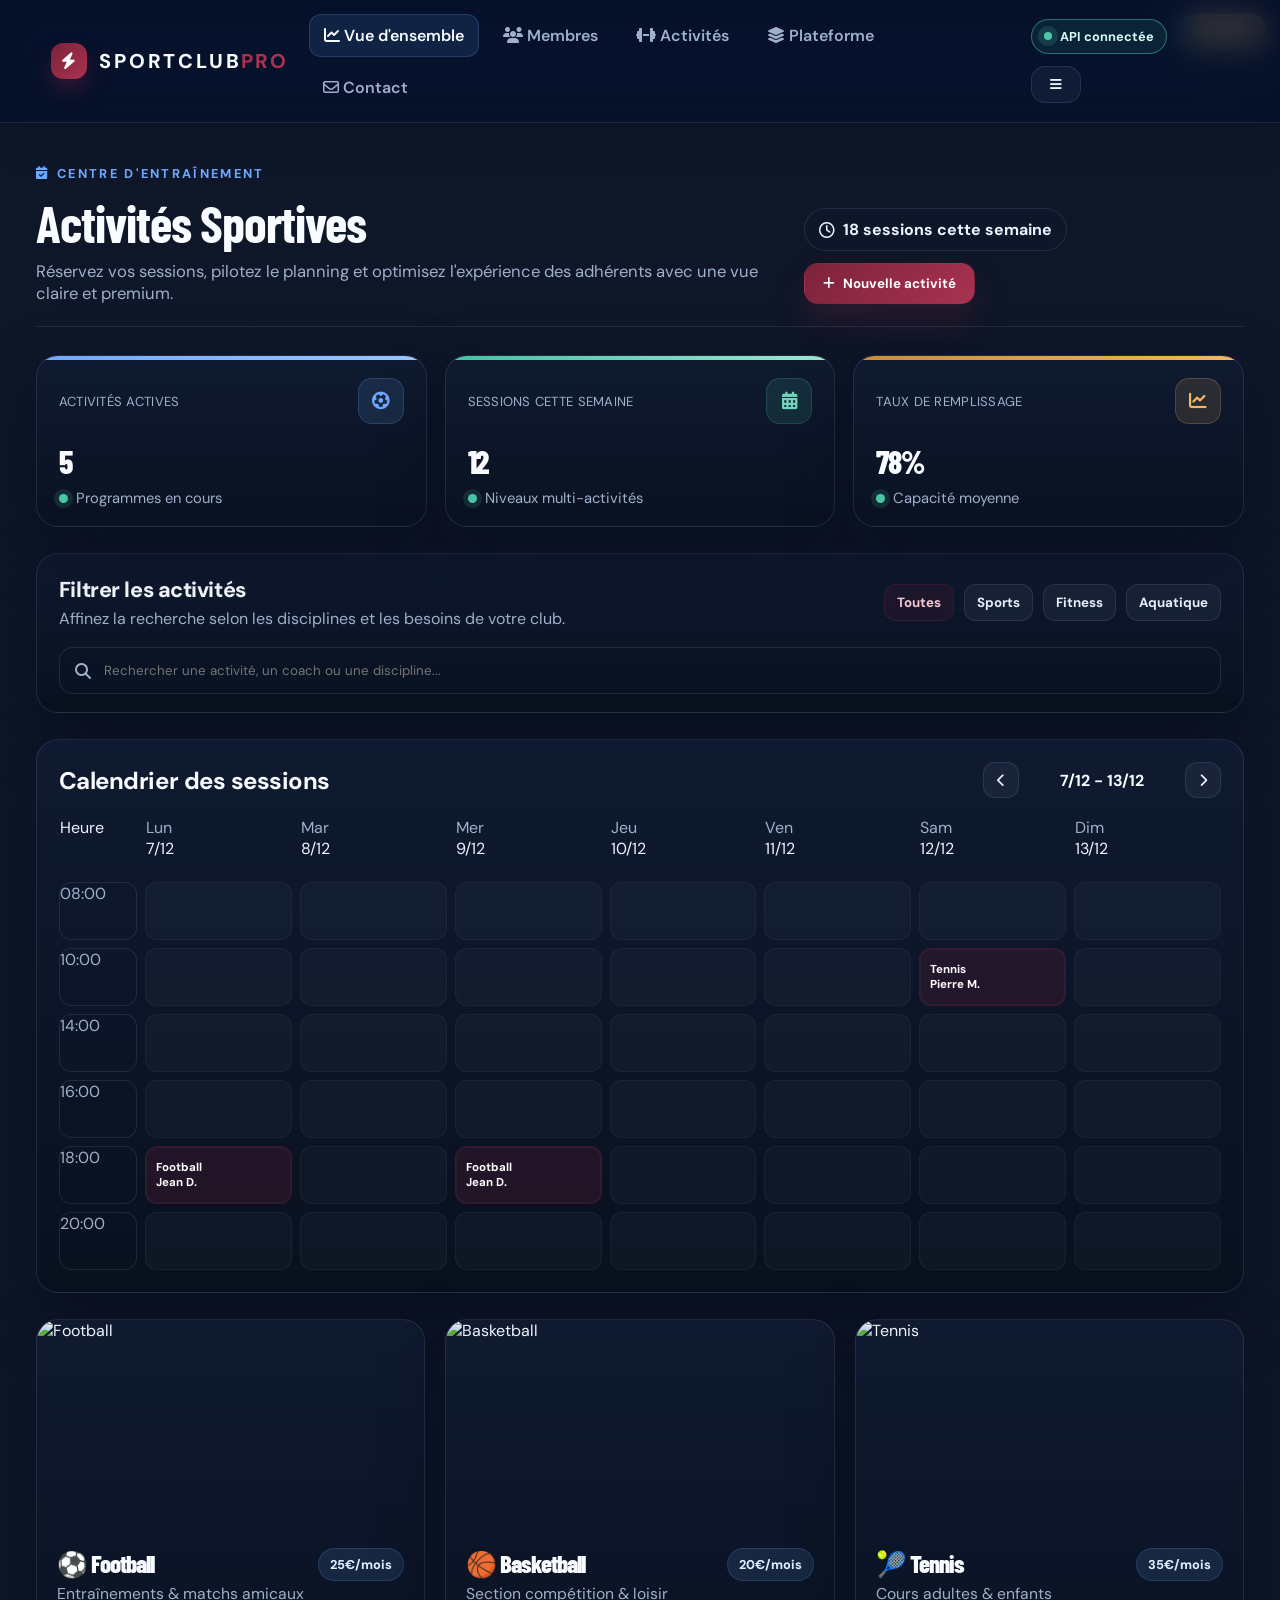
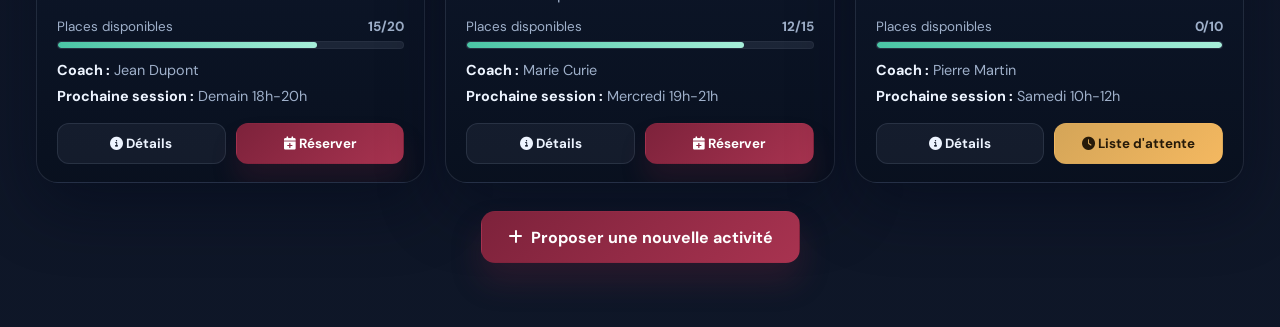
==== commit 1ccc88c9: "Modernize the sports activities dashboard with a premium dark club aesthetic while preserving the ex" ====
--- a/src/main/resources/templates/activities.html
+++ b/src/main/resources/templates/activities.html
@@ -4,429 +4,1239 @@
     <meta charset="UTF-8">
     <meta name="viewport" content="width=device-width, initial-scale=1.0">
     <title>Activités Sportives | SportClub Pro</title>
-    
+
     <script src="https://cdn.tailwindcss.com"></script>
+    <link rel="preconnect" href="https://fonts.googleapis.com">
+    <link rel="preconnect" href="https://fonts.gstatic.com" crossorigin>
+    <link href="https://fonts.googleapis.com/css2?family=Barlow+Condensed:wght@500;600;700;800;900&family=DM+Sans:wght@400;500;600;700&display=swap" rel="stylesheet">
     <link rel="stylesheet" href="https://cdnjs.cloudflare.com/ajax/libs/font-awesome/6.4.0/css/all.min.css">
     <script src="https://cdn.jsdelivr.net/npm/axios/dist/axios.min.js"></script>
-    
+
     <style>
+        :root {
+            color-scheme: dark;
+            --sc-bg: #05102C;
+            --sc-bg-2: #0c1633;
+            --sc-panel: rgba(15, 23, 42, 0.82);
+            --sc-panel-strong: #101d38;
+            --sc-card: #101b31;
+            --sc-card-alt: #152642;
+            --sc-card-soft: #1b2d4d;
+            --sc-line: rgba(148, 163, 184, 0.16);
+            --sc-text: #edf4ff;
+            --sc-text-strong: #f8fbff;
+            --sc-muted: #9fb0ca;
+            --sc-burgundy: #7d223b;
+            --sc-burgundy-2: #a83350;
+            --sc-blue: #6fa8ff;
+            --sc-blue-soft: rgba(111, 168, 255, 0.18);
+            --sc-success: #4ac5a5;
+            --sc-warning: #f4b860;
+            --sc-danger: #ff6a6a;
+            --sc-shadow: 0 24px 65px rgba(2, 6, 23, 0.42);
+        }
+
+        * { box-sizing: border-box; }
+
+        html { scroll-behavior: smooth; }
+
+        body {
+            margin: 0;
+            min-height: 100vh;
+            background:
+                radial-gradient(1200px 380px at 90% -10%, rgba(125, 34, 59, 0.28), transparent 50%),
+                radial-gradient(800px 420px at 15% 0%, rgba(111, 168, 255, 0.12), transparent 45%),
+                var(--sc-bg);
+            color: var(--sc-text);
+            font-family: 'DM Sans', sans-serif;
+        }
+
+        body > nav:not(.sc-topbar) { display: none !important; }
+
+        main.container,
+        main {
+            max-width: 1440px !important;
+            margin: 0 auto !important;
+            padding: clamp(18px, 3vw, 52px) clamp(18px, 2.8vw, 36px) 64px !important;
+        }
+
+        h1, h2, h3, h4 {
+            color: var(--sc-text-strong) !important;
+            letter-spacing: -0.02em;
+            margin: 0;
+        }
+
+        p, span, button, input, textarea, select {
+            font-family: 'DM Sans', sans-serif;
+        }
+
+        .bg-white,
+        .bg-gray-50,
+        .bg-gray-100,
+        .bg-gray-200,
+        .bg-blue-50,
+        .bg-green-50,
+        .bg-red-50,
+        .bg-yellow-50,
+        .bg-purple-50 {
+            background: linear-gradient(180deg, rgba(14, 23, 42, 0.95), rgba(14, 23, 42, 0.9)) !important;
+            color: var(--sc-text) !important;
+            border-color: var(--sc-line) !important;
+        }
+
+        .text-gray-800,
+        .text-gray-700,
+        .text-gray-600,
+        .text-gray-500,
+        .text-gray-400,
+        .text-blue-700,
+        .text-blue-800,
+        .text-green-600,
+        .text-purple-600,
+        .text-red-600,
+        .text-yellow-600 {
+            color: var(--sc-text) !important;
+        }
+
+        input, select, textarea {
+            background: rgba(11, 20, 37, 0.8) !important;
+            color: var(--sc-text) !important;
+            border: 1px solid var(--sc-line) !important;
+            border-radius: 14px !important;
+            box-shadow: none !important;
+        }
+
+        .sc-topbar {
+            position: sticky;
+            top: 0;
+            z-index: 50;
+            min-height: 76px;
+            display: flex;
+            align-items: center;
+            justify-content: space-between;
+            gap: 22px;
+            padding: 14px clamp(18px, 4vw, 56px);
+            border-bottom: 1px solid var(--sc-line);
+            background: rgba(5, 16, 44, 0.78);
+            backdrop-filter: blur(14px);
+            box-shadow: 0 10px 40px rgba(2, 6, 23, 0.16);
+        }
+
+        .sc-brand {
+            display: inline-flex;
+            align-items: center;
+            gap: 12px;
+            text-decoration: none;
+            color: var(--sc-text-strong);
+            font-size: 1.05rem;
+            letter-spacing: 0.12em;
+            font-weight: 800;
+            font-family: 'Barlow Condensed', sans-serif;
+        }
+
+        .sc-brand-mark {
+            display: inline-flex;
+            align-items: center;
+            justify-content: center;
+            width: 36px;
+            height: 36px;
+            border-radius: 12px;
+            background: linear-gradient(135deg, var(--sc-burgundy), var(--sc-burgundy-2));
+            color: white;
+            box-shadow: 0 12px 22px rgba(125, 34, 59, 0.35);
+        }
+
+        .sc-brand span:last-child {
+            font-size: 1.25rem;
+            letter-spacing: 0.14em;
+        }
+
+        .sc-brand span:last-child span {
+            color: var(--sc-burgundy-2);
+            letter-spacing: 0.08em;
+        }
+
+        .sc-nav-links {
+            display: flex;
+            align-items: center;
+            gap: 10px;
+            flex-wrap: wrap;
+        }
+
+        .sc-nav-links a {
+            padding: 10px 14px;
+            border-radius: 12px;
+            color: var(--sc-muted);
+            text-decoration: none;
+            font-weight: 600;
+            transition: all 0.2s ease;
+        }
+
+        .sc-nav-links a:hover,
+        .sc-nav-links a.active {
+            color: var(--sc-text-strong);
+            background: rgba(111, 168, 255, 0.12);
+            border: 1px solid rgba(111, 168, 255, 0.2);
+        }
+
+        .sc-live {
+            display: inline-flex;
+            align-items: center;
+            gap: 8px;
+            padding: 8px 12px;
+            border-radius: 999px;
+            border: 1px solid rgba(74, 197, 165, 0.5);
+            background: rgba(74, 197, 165, 0.1);
+            color: #d4fff3;
+            font-size: 0.8rem;
+            font-weight: 700;
+        }
+
+        .sc-live-dot {
+            width: 8px;
+            height: 8px;
+            border-radius: 50%;
+            background: var(--sc-success);
+            box-shadow: 0 0 0 6px rgba(74, 197, 165, 0.16);
+        }
+
+        .sc-page-header {
+            display: flex;
+            align-items: end;
+            justify-content: space-between;
+            gap: 18px;
+            margin-bottom: 28px;
+            padding-bottom: 22px;
+            border-bottom: 1px solid var(--sc-line);
+        }
+
+        .sc-eyebrow {
+            display: inline-flex;
+            align-items: center;
+            gap: 8px;
+            margin-bottom: 14px;
+            font-size: 0.8rem;
+            text-transform: uppercase;
+            letter-spacing: 0.18em;
+            color: var(--sc-blue);
+            font-weight: 700;
+        }
+
+        .sc-page-header h1 {
+            font-size: clamp(2.2rem, 4vw, 3.4rem);
+            line-height: 1.05;
+            font-family: 'Barlow Condensed', sans-serif;
+            font-weight: 700;
+        }
+
+        .sc-page-header p {
+            margin: 10px 0 0;
+            max-width: 760px;
+            color: var(--sc-muted);
+            font-size: 1.04rem;
+        }
+
+        .sc-header-actions {
+            display: flex;
+            align-items: center;
+            gap: 12px;
+            flex-wrap: wrap;
+        }
+
+        .sc-chip {
+            display: inline-flex;
+            align-items: center;
+            gap: 8px;
+            padding: 10px 14px;
+            border-radius: 999px;
+            border: 1px solid var(--sc-line);
+            background: rgba(15, 23, 42, 0.7);
+            color: var(--sc-text);
+            font-weight: 700;
+        }
+
+        .sc-btn,
+        .sc-btn-primary,
+        .sc-btn-secondary,
+        .sc-btn-ghost {
+            display: inline-flex;
+            align-items: center;
+            justify-content: center;
+            gap: 8px;
+            padding: 11px 18px;
+            border-radius: 14px;
+            border: 1px solid transparent;
+            font-weight: 700;
+            transition: all 0.2s ease;
+            cursor: pointer;
+            text-decoration: none;
+        }
+
+        .sc-btn-primary,
+        .bg-blue-600,
+        .bg-blue-500 {
+            background: linear-gradient(135deg, var(--sc-burgundy), var(--sc-burgundy-2)) !important;
+            color: #fff !important;
+            box-shadow: 0 18px 30px rgba(125, 34, 59, 0.25);
+        }
+
+        .sc-btn-secondary {
+            background: rgba(111, 168, 255, 0.1);
+            border-color: rgba(111, 168, 255, 0.2);
+            color: var(--sc-text);
+        }
+
+        .sc-btn-ghost {
+            background: rgba(148, 163, 184, 0.08);
+            border-color: var(--sc-line);
+            color: var(--sc-text);
+        }
+
+        .sc-btn:hover,
+        .sc-btn-primary:hover,
+        .sc-btn-secondary:hover,
+        .sc-btn-ghost:hover {
+            transform: translateY(-1px);
+            filter: brightness(1.04);
+        }
+
+        .stats-grid {
+            display: grid;
+            grid-template-columns: repeat(3, minmax(0, 1fr));
+            gap: 18px;
+            margin-bottom: 26px;
+        }
+
+        .stat-card {
+            position: relative;
+            overflow: hidden;
+            background: linear-gradient(180deg, rgba(16, 27, 49, 0.97), rgba(10, 18, 33, 0.96));
+            border: 1px solid var(--sc-line);
+            border-radius: 22px;
+            box-shadow: var(--sc-shadow);
+            padding: 22px 22px 18px;
+        }
+
+        .stat-card::before {
+            content: "";
+            position: absolute;
+            inset: 0 auto auto 0;
+            width: 100%;
+            height: 4px;
+            background: linear-gradient(90deg, var(--sc-burgundy), var(--sc-blue));
+        }
+
+        .stat-card.accent-blue::before { background: linear-gradient(90deg, var(--sc-blue), #9cc7ff); }
+        .stat-card.accent-green::before { background: linear-gradient(90deg, #41c3a3, #9fe7d3); }
+        .stat-card.accent-gold::before { background: linear-gradient(90deg, #c98b37, #f4b860); }
+
+        .stat-top {
+            display: flex;
+            align-items: center;
+            justify-content: space-between;
+            gap: 12px;
+        }
+
+        .stat-label {
+            color: var(--sc-muted);
+            font-size: 0.82rem;
+            letter-spacing: 0.02em;
+            text-transform: uppercase;
+        }
+
+        .stat-icon {
+            display: inline-flex;
+            align-items: center;
+            justify-content: center;
+            width: 46px;
+            height: 46px;
+            border-radius: 14px;
+            background: rgba(111, 168, 255, 0.12);
+            color: var(--sc-blue);
+            border: 1px solid rgba(111, 168, 255, 0.2);
+            font-size: 1.1rem;
+        }
+
+        .stat-card.accent-green .stat-icon { background: rgba(74, 197, 165, 0.12); color: #74d5bc; border-color: rgba(74, 197, 165, 0.2); }
+        .stat-card.accent-gold .stat-icon { background: rgba(244, 184, 96, 0.12); color: var(--sc-warning); border-color: rgba(244, 184, 96, 0.2); }
+        .stat-card.accent-burgundy .stat-icon { background: rgba(125, 34, 59, 0.12); color: #f1a7b8; border-color: rgba(125, 34, 59, 0.2); }
+
+        .stat-number {
+            margin-top: 18px;
+            font-size: clamp(1.9rem, 2.5vw, 2.8rem);
+            font-weight: 800;
+            letter-spacing: -0.06em;
+            color: var(--sc-text-strong);
+            font-family: 'Barlow Condensed', sans-serif;
+        }
+
+        .stat-foot {
+            margin-top: 8px;
+            display: inline-flex;
+            align-items: center;
+            gap: 8px;
+            color: var(--sc-muted);
+            font-size: 0.92rem;
+        }
+
+        .mini-dot {
+            width: 9px;
+            height: 9px;
+            border-radius: 50%;
+            background: var(--sc-success);
+            box-shadow: 0 0 0 5px rgba(74, 197, 165, 0.14);
+        }
+
+        .panel,
+        .activity-card,
+        .filter-panel,
+        .calendar-panel {
+            background: linear-gradient(180deg, rgba(16, 27, 49, 0.96), rgba(9, 17, 31, 0.96));
+            border: 1px solid var(--sc-line);
+            border-radius: 22px;
+            box-shadow: var(--sc-shadow);
+        }
+
+        .filter-panel {
+            padding: 22px 22px 18px;
+            margin-bottom: 26px;
+        }
+
+        .panel-head {
+            display: flex;
+            align-items: center;
+            justify-content: space-between;
+            gap: 14px;
+            margin-bottom: 18px;
+        }
+
+        .panel-head h2,
+        .panel-head h3 {
+            font-size: 1.35rem;
+            font-weight: 800;
+        }
+
+        .panel-head p,
+        .section-subtitle {
+            color: var(--sc-muted);
+            margin-top: 4px;
+            margin-bottom: 0;
+        }
+
+        .filter-actions {
+            display: flex;
+            flex-wrap: wrap;
+            gap: 10px;
+            align-items: center;
+        }
+
+        .filter-actions button {
+            border: 1px solid var(--sc-line);
+            background: rgba(148, 163, 184, 0.08);
+            color: var(--sc-text);
+            border-radius: 12px;
+            padding: 9px 12px;
+            font-weight: 700;
+            transition: all 0.2s ease;
+        }
+
+        .filter-actions button.active {
+            background: rgba(125, 34, 59, 0.14);
+            border-color: rgba(125, 34, 59, 0.3);
+            color: #f9ced7;
+        }
+
+        .search-wrap {
+            position: relative;
+            margin-top: 14px;
+        }
+
+        .search-wrap input {
+            width: 100%;
+            padding: 14px 18px 14px 44px;
+            border-radius: 14px;
+            border: 1px solid var(--sc-line);
+            background: rgba(11, 20, 37, 0.7);
+            color: var(--sc-text);
+        }
+
+        .search-wrap i {
+            position: absolute;
+            left: 16px;
+            top: 50%;
+            transform: translateY(-50%);
+            color: var(--sc-muted);
+        }
+
+        .calendar-panel {
+            padding: 22px;
+            margin-bottom: 26px;
+        }
+
+        .calendar-toolbar {
+            display: flex;
+            align-items: center;
+            justify-content: space-between;
+            gap: 8px;
+            margin-bottom: 18px;
+        }
+
+        .calendar-nav {
+            display: inline-flex;
+            align-items: center;
+            gap: 8px;
+        }
+
+        .calendar-nav button {
+            width: 36px;
+            height: 36px;
+            border-radius: 12px;
+            background: rgba(148, 163, 184, 0.08);
+            border: 1px solid var(--sc-line);
+            color: var(--sc-text);
+        }
+
+        #currentWeek {
+            min-width: 150px;
+            text-align: center;
+            color: var(--sc-text-strong);
+            font-weight: 700;
+        }
+
+        #calendar {
+            display: grid;
+            grid-template-columns: 78px repeat(7, minmax(110px, 1fr));
+            gap: 8px;
+            width: 100%;
+        }
+
+        #calendar > div {
+            min-height: 58px;
+            border-radius: 12px;
+            border: 1px solid transparent;
+        }
+
+        .calendar-day {
+            background: rgba(148, 163, 184, 0.04);
+            border-color: rgba(148, 163, 184, 0.08) !important;
+            transition: transform 0.2s ease, box-shadow 0.2s ease;
+        }
+
+        .calendar-day:hover {
+            transform: translateY(-2px);
+            box-shadow: 0 10px 24px rgba(2, 6, 23, 0.22);
+        }
+
+        .calendar-day.active {
+            background: rgba(125, 34, 59, 0.2);
+            border-color: rgba(125, 34, 59, 0.3) !important;
+        }
+
+        .activity-slot {
+            min-height: 100%;
+            display: flex;
+            flex-direction: column;
+            justify-content: center;
+            padding: 8px 10px;
+            border-radius: 12px;
+            font-size: 0.72rem;
+            font-weight: 700;
+            color: white;
+            box-shadow: inset 0 0 0 1px rgba(255,255,255,0.04);
+        }
+
+        #activitiesContainer {
+            margin-top: 10px;
+        }
+
+        .activity-grid {
+            display: grid;
+            grid-template-columns: repeat(3, minmax(0, 1fr));
+            gap: 20px;
+        }
+
         .activity-card {
-            transition: all 0.3s ease;
-        }
-        
+            overflow: hidden;
+            transition: transform 0.3s ease, box-shadow 0.3s ease, border-color 0.3s ease;
+        }
+
         .activity-card:hover {
-            transform: translateY(-5px);
-            box-shadow: 0 10px 25px rgba(0,0,0,0.1);
-        }
-        
+            transform: translateY(-6px);
+            border-color: rgba(111, 168, 255, 0.3);
+            box-shadow: 0 26px 62px rgba(2, 6, 23, 0.4);
+        }
+
+        .activity-card img {
+            width: 100%;
+            height: 206px;
+            object-fit: cover;
+            display: block;
+        }
+
+        .activity-badge {
+            position: absolute;
+            right: 14px;
+            top: 14px;
+            border-radius: 999px;
+            padding: 7px 10px;
+            font-size: 0.74rem;
+            font-weight: 800;
+            letter-spacing: 0.03em;
+            text-transform: uppercase;
+            color: white;
+            background: linear-gradient(180deg, rgba(74, 197, 165, 0.95), rgba(52, 168, 136, 0.92));
+            box-shadow: 0 16px 24px rgba(52, 168, 136, 0.25);
+        }
+
+        .activity-badge.warn {
+            background: linear-gradient(180deg, rgba(244, 184, 96, 1), rgba(201, 139, 55, 0.95));
+            box-shadow: 0 16px 24px rgba(201, 139, 55, 0.24);
+        }
+
+        .activity-badge.alert {
+            background: linear-gradient(180deg, rgba(125, 34, 59, 0.98), rgba(168, 51, 80, 1));
+            box-shadow: 0 16px 24px rgba(125, 34, 59, 0.22);
+        }
+
+        .activity-content {
+            padding: 22px 20px 18px;
+        }
+
+        .activity-top {
+            display: flex;
+            align-items: flex-start;
+            justify-content: space-between;
+            gap: 12px;
+            margin-bottom: 14px;
+        }
+
+        .activity-title {
+            font-size: 1.55rem;
+            font-weight: 800;
+            letter-spacing: -0.04em;
+            font-family: 'Barlow Condensed', sans-serif;
+        }
+
+        .activity-subtitle {
+            margin-top: 4px;
+            color: var(--sc-muted);
+            font-size: 0.98rem;
+        }
+
+        .activity-price {
+            display: inline-flex;
+            align-items: center;
+            justify-content: center;
+            padding: 7px 11px;
+            border-radius: 999px;
+            background: rgba(111, 168, 255, 0.12);
+            border: 1px solid rgba(111, 168, 255, 0.18);
+            color: #dfeeff;
+            font-size: 0.8rem;
+            font-weight: 800;
+            white-space: nowrap;
+        }
+
+        .activity-meta {
+            display: grid;
+            gap: 12px;
+        }
+
+        .capacity-row {
+            display: grid;
+            gap: 6px;
+        }
+
+        .capacity-row .meta-line {
+            display: flex;
+            align-items: center;
+            justify-content: space-between;
+            gap: 8px;
+            color: var(--sc-muted);
+            font-size: 0.84rem;
+        }
+
         .capacity-bar {
-            height: 6px;
-            border-radius: 3px;
+            width: 100%;
+            height: 8px;
+            border-radius: 999px;
             overflow: hidden;
-        }
-        
+            background: rgba(148, 163, 184, 0.13);
+            border: 1px solid rgba(148, 163, 184, 0.08);
+        }
+
         .capacity-fill {
             height: 100%;
-            transition: width 0.5s ease;
-        }
-        
-        .calendar-day {
+            border-radius: inherit;
+            transition: width 0.45s ease, background 0.3s ease;
+            background: linear-gradient(90deg, var(--sc-success), #a7efda);
+        }
+
+        .activity-detail-block {
+            display: grid;
+            gap: 8px;
+            color: var(--sc-muted);
+            font-size: 0.9rem;
+        }
+
+        .activity-detail-block strong {
+            color: var(--sc-text);
+        }
+
+        .activity-actions {
+            display: grid;
+            grid-template-columns: 1fr 1fr;
+            gap: 10px;
+            margin-top: 18px;
+        }
+
+        .activity-actions button {
+            width: 100%;
+            border-radius: 12px;
+            padding: 11px 12px;
+            border: 1px solid transparent;
+            font-weight: 700;
             transition: all 0.2s ease;
         }
-        
-        .calendar-day:hover {
-            background-color: #f3f4f6;
-        }
-        
-        .calendar-day.active {
-            background-color: #3b82f6;
+
+        .activity-actions .outline-btn {
+            background: rgba(148, 163, 184, 0.08);
+            border-color: var(--sc-line);
+            color: var(--sc-text);
+        }
+
+        .action-primary {
+            background: linear-gradient(135deg, var(--sc-burgundy), var(--sc-burgundy-2));
             color: white;
-        }
-    /* SportClub Pro premium design system */
-:root{color-scheme:dark;--sc-bg:#0b1118;--sc-panel:#111a23;--sc-panel2:#16222d;--sc-line:rgba(255,255,255,.09);--sc-text:#f4f7f8;--sc-muted:#8d9ba7;--sc-lime:#c7f36b;--sc-shadow:0 22px 70px rgba(0,0,0,.24)}
-html{scroll-behavior:smooth}body{background:radial-gradient(ellipse at 75% -15%,rgba(112,159,75,.12),transparent 38%),var(--sc-bg)!important;color:var(--sc-text)!important;font-family:'DM Sans',sans-serif!important;font-size:14px}body *{scrollbar-color:#34434d #101820}a,button{transition:background .2s,color .2s,border-color .2s,transform .2s}a:focus-visible,button:focus-visible,input:focus-visible,select:focus-visible{outline:2px solid var(--sc-lime)!important;outline-offset:3px}
-.sc-topbar{min-height:76px;display:flex;align-items:center;justify-content:space-between;gap:22px;padding:14px clamp(18px,4vw,58px);border-bottom:1px solid var(--sc-line);background:rgba(11,17,24,.9);backdrop-filter:blur(18px);position:sticky;top:0;z-index:40}.sc-brand{display:flex;align-items:center;gap:12px;font-weight:900;letter-spacing:-.04em;font-size:19px;color:#f4f7f8!important;white-space:nowrap}.sc-brand-mark{width:39px;height:39px;border-radius:13px;background:var(--sc-lime);color:#10170b;display:grid;place-items:center;font-size:18px;transform:rotate(-5deg)}.sc-lime{color:var(--sc-lime)}.sc-nav-links{display:flex;align-items:center;gap:6px}.sc-nav-links a{padding:11px 13px;border-radius:11px;color:#aeb9c2!important;font-weight:600;white-space:nowrap}.sc-nav-links a:hover,.sc-nav-links a.sc-active{background:rgba(255,255,255,.07);color:#fff!important}.sc-nav-links a.sc-active{box-shadow:inset 0 -2px var(--sc-lime)}.sc-live{display:flex;align-items:center;gap:8px;color:#c4d0d8;font-size:11px;border:1px solid var(--sc-line);border-radius:99px;padding:9px 12px;white-space:nowrap}.sc-live i{width:7px;height:7px;background:var(--sc-lime);border-radius:50%;box-shadow:0 0 0 4px rgba(199,243,107,.1)}.sc-menu-btn{display:none;background:var(--sc-panel);color:#fff;border:1px solid var(--sc-line);border-radius:12px;padding:10px 12px}
-body>nav:not(.sc-topbar){display:none!important}main.container,main{max-width:1440px!important;margin:0 auto!important;padding:clamp(24px,4vw,52px)!important}h1,h2,h3,h4{color:#f4f7f8!important;letter-spacing:-.025em}h1{font-family:'Barlow Condensed',sans-serif!important;font-size:clamp(40px,5vw,62px)!important;line-height:.98!important;text-transform:uppercase!important;font-weight:800!important;margin-bottom:12px!important}h1:after{content:'';display:block;width:56px;height:3px;background:var(--sc-lime);margin-top:15px}p{color:#a9b6bf}main>div:first-child{margin-bottom:30px!important}main>div:first-child p{color:var(--sc-muted)!important}
-.bg-white,.bg-gray-50,.bg-gray-100,.bg-gray-200,.bg-blue-50,.bg-green-50,.bg-red-50,.bg-yellow-50,.bg-purple-50{background:var(--sc-panel)!important;color:var(--sc-text)!important}.shadow,.shadow-lg,.shadow-xl,.shadow-2xl{box-shadow:var(--sc-shadow)!important}.rounded-lg,.rounded-xl,.rounded-2xl{border-radius:18px!important}.border,.border-gray-100,.border-gray-200,.border-gray-300{border-color:var(--sc-line)!important}.text-gray-900,.text-gray-800,.text-gray-700,.text-gray-600,.text-gray-500,.text-gray-400{color:#a9b6bf!important}.text-gray-900,.text-gray-800,.text-gray-700{color:#f4f7f8!important}.bg-gradient-to-r{background:var(--sc-panel)!important}.member-card,.activity-card{background:linear-gradient(145deg,rgba(255,255,255,.045),rgba(255,255,255,.018))!important;border:1px solid var(--sc-line)!important;border-radius:20px!important;overflow:hidden;transition:transform .25s,border-color .25s,box-shadow .25s!important}.member-card:hover,.activity-card:hover{transform:translateY(-4px)!important;border-color:rgba(199,243,107,.38)!important;box-shadow:var(--sc-shadow)!important}.bg-blue-600,.bg-blue-500,.bg-indigo-600{background:var(--sc-lime)!important;color:#11180a!important}.hover\\:bg-blue-700:hover,.hover\\:bg-blue-800:hover{background:#d7ff82!important;color:#11180a!important}.text-blue-600,.text-blue-700,.text-blue-800{color:var(--sc-lime)!important}.bg-blue-100,.bg-green-100,.bg-purple-100,.bg-red-100,.bg-yellow-100{background:rgba(199,243,107,.09)!important}.text-green-600,.text-green-700{color:var(--sc-lime)!important}.status-active{background:rgba(199,243,107,.12)!important;color:var(--sc-lime)!important}.status-inactive{background:rgba(255,126,130,.12)!important;color:#ff7e82!important}.status-pending{background:rgba(255,199,107,.12)!important;color:#ffc76b!important}
-input,select,textarea{background:#0d151d!important;color:#f4f7f8!important;border:1px solid var(--sc-line)!important;border-radius:11px!important;padding-top:11px!important;padding-bottom:11px!important}input::placeholder,textarea::placeholder{color:#71818d!important}button{border-radius:11px!important}button:hover{filter:brightness(1.07)}table{color:#e7edf0!important}thead,.bg-gray-50{background:#16222d!important}th{color:#8d9ba7!important}td{border-color:var(--sc-line)!important}tr:hover td{background:rgba(255,255,255,.025)!important}.fixed.inset-0{backdrop-filter:blur(7px);background:rgba(2,6,10,.76)!important;z-index:70!important}.fixed.inset-0>div{background:#111a23!important;border:1px solid var(--sc-line)!important;border-radius:20px!important;color:#f4f7f8!important}.fixed.inset-0 label{color:#c5d0d7!important}.filter-pill{border:1px solid var(--sc-line)!important}.capacity-bar{background:#26343e!important;border-radius:99px!important}.capacity-fill{background:var(--sc-lime)!important;border-radius:99px!important}.calendar-day:hover{background:rgba(199,243,107,.07)!important}.calendar-day.active{background:var(--sc-lime)!important;color:#11180a!important}.activity-slot{background:#263b2d!important;border:1px solid rgba(199,243,107,.25)}#pagination button{border:1px solid var(--sc-line)!important;background:var(--sc-panel)!important;color:#e8eef1!important}#pagination button.bg-blue-600{background:var(--sc-lime)!important;color:#11180a!important}
-@media(max-width:900px){.sc-topbar{gap:12px}.sc-nav-links{gap:0}.sc-nav-links a{padding:10px 9px;font-size:12px}.sc-live{display:none}main.container,main{padding:24px!important}}
-@media(max-width:680px){.sc-topbar{min-height:68px;padding:12px 17px;flex-wrap:wrap}.sc-menu-btn{display:block;margin-left:auto}.sc-nav-links{display:none;order:4;flex-basis:100%;align-items:stretch;flex-direction:column;padding:9px;background:var(--sc-panel);border:1px solid var(--sc-line);border-radius:15px}.sc-nav-links.sc-open{display:flex}.sc-nav-links a{padding:12px;font-size:13px}main.container,main{padding:23px 16px!important}h1{font-size:44px!important}main .grid{gap:12px!important}#viewToggle{max-width:100%}#viewToggle button{padding:9px 12px}table{min-width:620px}}
-@media(prefers-reduced-motion:reduce){*,*::before,*::after{scroll-behavior:auto!important;transition-duration:.01ms!important;animation-duration:.01ms!important}}
-
+            box-shadow: 0 18px 26px rgba(125, 34, 59, 0.2);
+        }
+
+        .action-waitlist {
+            background: linear-gradient(135deg, #d4a558, #f4b860);
+            color: #261a09;
+        }
+
+        .activity-cta {
+            margin-top: 28px;
+            text-align: center;
+        }
+
+        .activity-cta .sc-btn-primary {
+            padding-inline: 26px;
+            min-height: 52px;
+            font-size: 1rem;
+        }
+
+        .modal-backdrop {
+            position: fixed;
+            inset: 0;
+            display: none;
+            align-items: center;
+            justify-content: center;
+            background: rgba(2, 6, 23, 0.72);
+            z-index: 60;
+            padding: 20px;
+        }
+
+        .modal-backdrop.open {
+            display: flex;
+        }
+
+        .modal-panel {
+            width: min(560px, 100%);
+            background: linear-gradient(180deg, rgba(15, 22, 39, 0.98), rgba(7, 14, 26, 0.98));
+            border: 1px solid var(--sc-line);
+            border-radius: 24px;
+            box-shadow: 0 36px 90px rgba(2, 6, 23, 0.5);
+            overflow: hidden;
+        }
+
+        .modal-panel.large {
+            width: min(760px, 100%);
+        }
+
+        .modal-body {
+            padding: 22px 22px 18px;
+        }
+
+        .modal-head {
+            display: flex;
+            align-items: center;
+            justify-content: space-between;
+            gap: 12px;
+            padding: 20px 22px 0;
+        }
+
+        .modal-head h3 {
+            font-size: 1.6rem;
+            font-weight: 800;
+            font-family: 'Barlow Condensed', sans-serif;
+        }
+
+        .close-btn {
+            width: 38px;
+            height: 38px;
+            border-radius: 10px;
+            background: rgba(148, 163, 184, 0.08);
+            border: 1px solid var(--sc-line);
+            color: var(--sc-text);
+        }
+
+        .slot-card {
+            border: 1px solid var(--sc-line);
+            border-radius: 14px;
+            padding: 14px 16px;
+            background: rgba(148, 163, 184, 0.04);
+            cursor: pointer;
+            transition: all 0.2s ease;
+        }
+
+        .slot-card:hover,
+        .slot-card.selected {
+            border-color: rgba(111, 168, 255, 0.42);
+            background: rgba(111, 168, 255, 0.08);
+            box-shadow: inset 0 0 0 1px rgba(111, 168, 255, 0.18);
+        }
+
+        .slot-header {
+            display: flex;
+            align-items: center;
+            justify-content: space-between;
+            gap: 8px;
+        }
+
+        .slot-title {
+            font-weight: 700;
+            color: var(--sc-text-strong);
+        }
+
+        .slot-coach {
+            margin-top: 4px;
+            font-size: 0.84rem;
+            color: var(--sc-muted);
+        }
+
+        .slot-state {
+            color: #7ae3be;
+            font-size: 0.82rem;
+            font-weight: 700;
+        }
+
+        .selected-info {
+            margin-top: 14px;
+            padding: 14px 16px;
+            border-radius: 14px;
+            background: rgba(111, 168, 255, 0.08);
+            border: 1px solid rgba(111, 168, 255, 0.2);
+            color: #dfeeff;
+        }
+
+        .selected-info h4 {
+            margin-bottom: 6px;
+            color: #eaf2ff;
+        }
+
+        .modal-actions {
+            display: flex;
+            justify-content: flex-end;
+            gap: 10px;
+            padding-top: 14px;
+            margin-top: 14px;
+            border-top: 1px solid var(--sc-line);
+        }
+
+        .notification {
+            position: fixed;
+            top: 18px;
+            right: 18px;
+            z-index: 100;
+            padding: 12px 16px;
+            border-radius: 12px;
+            border: 1px solid transparent;
+            box-shadow: var(--sc-shadow);
+            color: #fff;
+            font-weight: 700;
+        }
+
+        .notification.success { background: linear-gradient(135deg, #22a06b, #47c397); }
+        .notification.info { background: linear-gradient(135deg, var(--sc-burgundy), var(--sc-burgundy-2)); }
+        .notification.warning { background: linear-gradient(135deg, #d89b35, #f4b860); color: #201507; }
+        .notification.error { background: linear-gradient(135deg, #c63b4c, #ff7e82); }
+
+        @media (max-width: 1200px) {
+            .activity-grid { grid-template-columns: repeat(2, minmax(0, 1fr)); }
+        }
+
+        @media (max-width: 900px) {
+            .sc-topbar { gap: 12px; }
+            .sc-nav-links { gap: 4px; }
+            .sc-nav-links a { font-size: 0.82rem; padding: 8px 10px; }
+            .sc-live { display: none; }
+            .stats-grid { grid-template-columns: 1fr 1fr; }
+            .activity-grid { grid-template-columns: 1fr; }
+        }
+
+        @media (max-width: 700px) {
+            .sc-topbar {
+                min-height: 68px;
+                padding: 12px 16px;
+                flex-wrap: wrap;
+            }
+            .sc-menu-btn { display: block; margin-left: auto; }
+            .sc-nav-links {
+                display: none;
+                order: 4;
+                flex-basis: 100%;
+                align-items: stretch;
+                flex-direction: column;
+                width: 100%;
+                padding-top: 8px;
+            }
+            .sc-nav-links.open { display: flex; }
+            .sc-page-header {
+                flex-direction: column;
+                align-items: flex-start;
+            }
+            .stats-grid,
+            .activity-grid { grid-template-columns: 1fr; }
+            #calendar {
+                grid-template-columns: 70px repeat(7, minmax(95px, 1fr));
+                overflow-x: auto;
+            }
+            .panel-head,
+            .calendar-toolbar {
+                align-items: flex-start;
+                flex-direction: column;
+            }
+            .activity-actions {
+                grid-template-columns: 1fr;
+            }
+        }
+
+        @media (prefers-reduced-motion: reduce) {
+            *, *::before, *::after {
+                animation-duration: 0.01ms !important;
+                animation-iteration-count: 1 !important;
+                transition-duration: 0.01ms !important;
+                scroll-behavior: auto !important;
+            }
+        }
     </style>
 </head>
 <body class="bg-gray-50 min-h-screen">
-    <nav class="sc-topbar"><a href="/" class="sc-brand"><span class="sc-brand-mark"><i class="fas fa-bolt"></i></span><span>SPORTCLUB<span class="sc-lime">PRO</span></span></a><button class="sc-menu-btn" id="scMenuBtn" aria-label="Ouvrir le menu" aria-expanded="false"><i class="fas fa-bars"></i></button><div class="sc-nav-links" id="scNavLinks"><a class="" href="/"><i class="fas fa-chart-line"></i> Vue d'ensemble</a><a class="" href="/members"><i class="fas fa-users"></i> Membres</a><a class="sc-active" href="/activities"><i class="fas fa-dumbbell"></i> Activités</a><a href="/about"><i class="fas fa-layer-group"></i> Plateforme</a></div><span class="sc-live"><i></i> SportClub Pro</span></nav>
+    <nav class="sc-topbar">
+        <a href="/" class="sc-brand">
+            <span class="sc-brand-mark"><i class="fas fa-bolt"></i></span>
+            <span>SPORTCLUB<span>PRO</span></span>
+        </a>
+        <div class="sc-nav-links" id="scNavLinks">
+            <a href="/" class="active"><i class="fa-solid fa-chart-line"></i> Vue d'ensemble</a>
+            <a href="/members"><i class="fa-solid fa-users"></i> Membres</a>
+            <a href="/activities"><i class="fa-solid fa-dumbbell"></i> Activités</a>
+            <a href="/about"><i class="fa-solid fa-layer-group"></i> Plateforme</a>
+            <a href="/contact"><i class="fa-regular fa-envelope"></i> Contact</a>
+        </div>
+        <div class="sc-header-actions">
+            <span class="sc-live"><span class="sc-live-dot"></span> API connectée</span>
+            <button class="sc-btn sc-btn-ghost sc-menu-btn" id="scMenuBtn" aria-label="Menu"><i class="fas fa-bars"></i></button>
+        </div>
+    </nav>
 
     <main class="container mx-auto px-4 py-8">
-        <!-- Header -->
-        <div class="mb-8">
-            <h1 class="text-3xl font-bold text-gray-800 mb-2">Activités Sportives</h1>
-            <p class="text-gray-600">Réservez vos sessions et gérez les activités du club</p>
+        <div class="sc-page-header">
+            <div>
+                <div class="sc-eyebrow"><i class="fa-solid fa-calendar-check"></i> Centre d'entraînement</div>
+                <h1>Activités Sportives</h1>
+                <p>Réservez vos sessions, pilotez le planning et optimisez l'expérience des adhérents avec une vue claire et premium.</p>
+            </div>
+            <div class="sc-header-actions">
+                <span class="sc-chip"><i class="fa-regular fa-clock"></i> 18 sessions cette semaine</span>
+                <button class="sc-btn-primary" onclick="showAddActivityModal()"><i class="fas fa-plus"></i> Nouvelle activité</button>
+            </div>
         </div>
-        
-        <!-- Stats -->
-        <div class="grid grid-cols-1 md:grid-cols-3 gap-6 mb-8">
-            <div class="bg-white rounded-xl p-6 shadow">
-                <div class="flex items-center justify-between">
-                    <div>
-                        <p class="text-sm text-gray-500">Activités Actives</p>
-                        <h3 id="activeActivities" class="text-2xl font-bold">5</h3>
+
+        <div class="stats-grid">
+            <div class="stat-card accent-blue">
+                <div class="stat-top">
+                    <div class="stat-label">Activités actives</div>
+                    <div class="stat-icon"><i class="fas fa-futbol"></i></div>
+                </div>
+                <div id="activeActivities" class="stat-number">5</div>
+                <div class="stat-foot"><span class="mini-dot"></span> Programmes en cours</div>
+            </div>
+
+            <div class="stat-card accent-green">
+                <div class="stat-top">
+                    <div class="stat-label">Sessions cette semaine</div>
+                    <div class="stat-icon"><i class="fas fa-calendar-alt"></i></div>
+                </div>
+                <div id="weeklySessions" class="stat-number">12</div>
+                <div class="stat-foot"><span class="mini-dot"></span> Niveaux multi-activités</div>
+            </div>
+
+            <div class="stat-card accent-gold">
+                <div class="stat-top">
+                    <div class="stat-label">Taux de remplissage</div>
+                    <div class="stat-icon"><i class="fas fa-chart-line"></i></div>
+                </div>
+                <div id="occupancyRate" class="stat-number">78%</div>
+                <div class="stat-foot"><span class="mini-dot"></span> Capacité moyenne</div>
+            </div>
+        </div>
+
+        <div class="filter-panel">
+            <div class="panel-head">
+                <div>
+                    <h2>Filtrer les activités</h2>
+                    <p>Affinez la recherche selon les disciplines et les besoins de votre club.</p>
+                </div>
+                <div class="filter-actions">
+                    <button onclick="showAllActivities()" class="active">Toutes</button>
+                    <button onclick="filterActivities('sport')">Sports</button>
+                    <button onclick="filterActivities('fitness')">Fitness</button>
+                    <button onclick="filterActivities('aquatique')">Aquatique</button>
+                </div>
+            </div>
+
+            <div class="search-wrap">
+                <i class="fas fa-search"></i>
+                <input type="text" id="activitySearch" placeholder="Rechercher une activité, un coach ou une discipline..." onkeyup="searchActivities()">
+            </div>
+        </div>
+
+        <div class="calendar-panel">
+            <div class="calendar-toolbar">
+                <h2>Calendrier des sessions</h2>
+                <div class="calendar-nav">
+                    <button onclick="previousWeek()"><i class="fas fa-chevron-left"></i></button>
+                    <span id="currentWeek">Semaine en cours</span>
+                    <button onclick="nextWeek()"><i class="fas fa-chevron-right"></i></button>
+                </div>
+            </div>
+
+            <div class="overflow-x-auto">
+                <div id="calendar" class="grid min-w-max">
+                    <!-- Généré dynamiquement -->
+                </div>
+            </div>
+        </div>
+
+        <div id="activitiesContainer">
+            <div class="activity-grid">
+                <div class="activity-card">
+                    <div class="relative">
+                        <img src="https://images.unsplash.com/photo-1575361204480-aadea25e6e68?ixlib=rb-4.0.3&auto=format&fit=crop&w=600&q=80" alt="Football">
+                        <span class="activity-badge">Populaire</span>
                     </div>
-                    <div class="w-12 h-12 bg-blue-100 rounded-full flex items-center justify-center">
-                        <i class="fas fa-futbol text-blue-600 text-xl"></i>
+                    <div class="activity-content">
+                        <div class="activity-top">
+                            <div>
+                                <h3 class="activity-title">⚽ Football</h3>
+                                <div class="activity-subtitle">Entraînements & matchs amicaux</div>
+                            </div>
+                            <span class="activity-price">25€/mois</span>
+                        </div>
+
+                        <div class="activity-meta">
+                            <div class="capacity-row">
+                                <div class="meta-line">
+                                    <span>Places disponibles</span>
+                                    <strong id="footballCapacity">15/20</strong>
+                                </div>
+                                <div class="capacity-bar"><div id="footballBar" class="capacity-fill" style="width: 75%"></div></div>
+                            </div>
+
+                            <div class="activity-detail-block">
+                                <div><strong>Coach :</strong> Jean Dupont</div>
+                                <div><strong>Prochaine session :</strong> Demain 18h-20h</div>
+                            </div>
+                        </div>
+
+                        <div class="activity-actions">
+                            <button class="outline-btn" onclick="showActivityDetails('football')"><i class="fas fa-info-circle"></i> Détails</button>
+                            <button class="action-primary" id="bookFootballBtn" onclick="bookActivity('football')"><i class="fas fa-calendar-plus"></i> Réserver</button>
+                        </div>
                     </div>
                 </div>
-            </div>
-            
-            <div class="bg-white rounded-xl p-6 shadow">
-                <div class="flex items-center justify-between">
-                    <div>
-                        <p class="text-sm text-gray-500">Sessions Cette Semaine</p>
-                        <h3 id="weeklySessions" class="text-2xl font-bold">12</h3>
+
+                <div class="activity-card">
+                    <div class="relative">
+                        <img src="https://images.unsplash.com/photo-1518611012118-696072aa579a?ixlib=rb-4.0.3&auto=format&fit=crop&w=600&q=80" alt="Basketball">
                     </div>
-                    <div class="w-12 h-12 bg-green-100 rounded-full flex items-center justify-center">
-                        <i class="fas fa-calendar-alt text-green-600 text-xl"></i>
+                    <div class="activity-content">
+                        <div class="activity-top">
+                            <div>
+                                <h3 class="activity-title">🏀 Basketball</h3>
+                                <div class="activity-subtitle">Section compétition & loisir</div>
+                            </div>
+                            <span class="activity-price">20€/mois</span>
+                        </div>
+
+                        <div class="activity-meta">
+                            <div class="capacity-row">
+                                <div class="meta-line">
+                                    <span>Places disponibles</span>
+                                    <strong id="basketballCapacity">12/15</strong>
+                                </div>
+                                <div class="capacity-bar"><div id="basketballBar" class="capacity-fill" style="width: 80%"></div></div>
+                            </div>
+
+                            <div class="activity-detail-block">
+                                <div><strong>Coach :</strong> Marie Curie</div>
+                                <div><strong>Prochaine session :</strong> Mercredi 19h-21h</div>
+                            </div>
+                        </div>
+
+                        <div class="activity-actions">
+                            <button class="outline-btn" onclick="showActivityDetails('basketball')"><i class="fas fa-info-circle"></i> Détails</button>
+                            <button class="action-primary" id="bookBasketballBtn" onclick="bookActivity('basketball')"><i class="fas fa-calendar-plus"></i> Réserver</button>
+                        </div>
                     </div>
                 </div>
-            </div>
-            
-            <div class="bg-white rounded-xl p-6 shadow">
-                <div class="flex items-center justify-between">
-                    <div>
-                        <p class="text-sm text-gray-500">Taux de Remplissage</p>
-                        <h3 id="occupancyRate" class="text-2xl font-bold">78%</h3>
+
+                <div class="activity-card">
+                    <div class="relative">
+                        <img src="https://images.unsplash.com/photo-1595435934247-5d33b7f92c70?ixlib=rb-4.0.3&auto=format&fit=crop&w=600&q=80" alt="Tennis">
+                        <span class="activity-badge warn">Complet</span>
                     </div>
-                    <div class="w-12 h-12 bg-purple-100 rounded-full flex items-center justify-center">
-                        <i class="fas fa-chart-line text-purple-600 text-xl"></i>
+                    <div class="activity-content">
+                        <div class="activity-top">
+                            <div>
+                                <h3 class="activity-title">🎾 Tennis</h3>
+                                <div class="activity-subtitle">Cours adultes & enfants</div>
+                            </div>
+                            <span class="activity-price">35€/mois</span>
+                        </div>
+
+                        <div class="activity-meta">
+                            <div class="capacity-row">
+                                <div class="meta-line">
+                                    <span>Places disponibles</span>
+                                    <strong id="tennisCapacity">0/10</strong>
+                                </div>
+                                <div class="capacity-bar"><div id="tennisBar" class="capacity-fill" style="width: 100%"></div></div>
+                            </div>
+
+                            <div class="activity-detail-block">
+                                <div><strong>Coach :</strong> Pierre Martin</div>
+                                <div><strong>Prochaine session :</strong> Samedi 10h-12h</div>
+                            </div>
+                        </div>
+
+                        <div class="activity-actions">
+                            <button class="outline-btn" onclick="showActivityDetails('tennis')"><i class="fas fa-info-circle"></i> Détails</button>
+                            <button class="action-waitlist" onclick="joinWaitlist('tennis')"><i class="fas fa-clock"></i> Liste d'attente</button>
+                        </div>
                     </div>
                 </div>
             </div>
         </div>
-        
-        <!-- Filtres -->
-        <div class="bg-white rounded-xl shadow-lg p-6 mb-8">
-            <div class="flex flex-col md:flex-row md:items-center justify-between mb-6">
-                <h2 class="text-xl font-bold text-gray-800">Filtrer les activités</h2>
-                <div class="flex space-x-3 mt-4 md:mt-0">
-                    <button onclick="showAllActivities()" class="px-4 py-2 bg-blue-100 text-blue-700 rounded-lg hover:bg-blue-200">
-                        Toutes
-                    </button>
-                    <button onclick="filterActivities('sport')" class="px-4 py-2 bg-gray-100 text-gray-700 rounded-lg hover:bg-gray-200">
-                        Sports
-                    </button>
-                    <button onclick="filterActivities('fitness')" class="px-4 py-2 bg-gray-100 text-gray-700 rounded-lg hover:bg-gray-200">
-                        Fitness
-                    </button>
-                    <button onclick="filterActivities('aquatique')" class="px-4 py-2 bg-gray-100 text-gray-700 rounded-lg hover:bg-gray-200">
-                        Aquatique
-                    </button>
-                </div>
-            </div>
-            
-            <div class="relative">
-                <input type="text" id="activitySearch" 
-                       class="w-full px-4 py-3 pl-12 border border-gray-300 rounded-lg focus:ring-2 focus:ring-blue-500 focus:border-blue-500"
-                       placeholder="Rechercher une activité..."
-                       onkeyup="searchActivities()">
-                <i class="fas fa-search absolute left-4 top-4 text-gray-400"></i>
-            </div>
-        </div>
-        
-        <!-- Calendrier -->
-        <div class="bg-white rounded-xl shadow-lg p-6 mb-8">
-            <div class="flex justify-between items-center mb-6">
-                <h2 class="text-xl font-bold text-gray-800">Calendrier des Sessions</h2>
-                <div class="flex space-x-2">
-                    <button onclick="previousWeek()" class="p-2 hover:bg-gray-100 rounded-lg">
-                        <i class="fas fa-chevron-left"></i>
-                    </button>
-                    <span id="currentWeek" class="font-medium px-4">Semaine en cours</span>
-                    <button onclick="nextWeek()" class="p-2 hover:bg-gray-100 rounded-lg">
-                        <i class="fas fa-chevron-right"></i>
-                    </button>
-                </div>
-            </div>
-            
-            <div class="overflow-x-auto">
-                <div id="calendar" class="grid grid-cols-8 gap-2 min-w-max">
-                    <!-- Généré dynamiquement -->
-                </div>
-            </div>
-        </div>
-        
-        <!-- Liste des activités -->
-        <div id="activitiesContainer">
-            <div class="grid grid-cols-1 md:grid-cols-2 lg:grid-cols-3 gap-6">
-                <!-- Activité 1: Football -->
-                <div class="activity-card bg-white rounded-xl shadow-lg overflow-hidden">
-                    <div class="relative">
-                        <img src="https://images.unsplash.com/photo-1575361204480-aadea25e6e68?ixlib=rb-4.0.3&auto=format&fit=crop&w=600&q=80" 
-                             alt="Football" class="w-full h-48 object-cover">
-                        <div class="absolute top-4 right-4">
-                            <span class="bg-green-500 text-white px-3 py-1 rounded-full text-sm font-medium">
-                                Populaire
-                            </span>
-                        </div>
-                    </div>
-                    
-                    <div class="p-6">
-                        <div class="flex justify-between items-start mb-4">
-                            <div>
-                                <h3 class="text-xl font-bold text-gray-800">⚽ Football</h3>
-                                <p class="text-gray-600">Entraînements et matchs amicaux</p>
-                            </div>
-                            <span class="bg-blue-100 text-blue-800 px-3 py-1 rounded-full text-sm font-medium">
-                                25€/mois
-                            </span>
-                        </div>
-                        
-                        <div class="space-y-4">
-                            <div>
-                                <div class="flex justify-between text-sm text-gray-600 mb-1">
-                                    <span>Places disponibles</span>
-                                    <span id="footballCapacity">15/20</span>
-                                </div>
-                                <div class="capacity-bar bg-gray-200">
-                                    <div id="footballBar" class="capacity-fill bg-green-500" style="width: 75%"></div>
-                                </div>
-                            </div>
-                            
-                            <div>
-                                <p class="text-sm text-gray-600 mb-2"><i class="fas fa-user-tie mr-2"></i><strong>Coach:</strong> Jean Dupont</p>
-                                <p class="text-sm text-gray-600"><i class="fas fa-clock mr-2"></i><strong>Prochaine session:</strong> Demain 18h-20h</p>
-                            </div>
-                            
-                            <div class="flex space-x-2">
-                                <button onclick="showActivityDetails('football')" class="flex-1 px-4 py-2 bg-gray-100 text-gray-700 rounded-lg hover:bg-gray-200">
-                                    <i class="fas fa-info-circle mr-2"></i>Détails
-                                </button>
-                                <button onclick="bookActivity('football')" id="bookFootballBtn" class="flex-1 px-4 py-2 bg-blue-600 text-white rounded-lg hover:bg-blue-700">
-                                    <i class="fas fa-calendar-plus mr-2"></i>Réserver
-                                </button>
-                            </div>
-                        </div>
-                    </div>
-                </div>
-                
-                <!-- Activité 2: Basketball -->
-                <div class="activity-card bg-white rounded-xl shadow-lg overflow-hidden">
-                    <div class="relative">
-                        <img src="https://images.unsplash.com/photo-1518611012118-696072aa579a?ixlib=rb-4.0.3&auto=format&fit=crop&w=600&q=80" 
-                             alt="Basketball" class="w-full h-48 object-cover">
-                    </div>
-                    
-                    <div class="p-6">
-                        <div class="flex justify-between items-start mb-4">
-                            <div>
-                                <h3 class="text-xl font-bold text-gray-800">🏀 Basketball</h3>
-                                <p class="text-gray-600">Section compétition et loisir</p>
-                            </div>
-                            <span class="bg-blue-100 text-blue-800 px-3 py-1 rounded-full text-sm font-medium">
-                                20€/mois
-                            </span>
-                        </div>
-                        
-                        <div class="space-y-4">
-                            <div>
-                                <div class="flex justify-between text-sm text-gray-600 mb-1">
-                                    <span>Places disponibles</span>
-                                    <span id="basketballCapacity">12/15</span>
-                                </div>
-                                <div class="capacity-bar bg-gray-200">
-                                    <div id="basketballBar" class="capacity-fill bg-green-500" style="width: 80%"></div>
-                                </div>
-                            </div>
-                            
-                            <div>
-                                <p class="text-sm text-gray-600 mb-2"><i class="fas fa-user-tie mr-2"></i><strong>Coach:</strong> Marie Curie</p>
-                                <p class="text-sm text-gray-600"><i class="fas fa-clock mr-2"></i><strong>Prochaine session:</strong> Mercredi 19h-21h</p>
-                            </div>
-                            
-                            <div class="flex space-x-2">
-                                <button onclick="showActivityDetails('basketball')" class="flex-1 px-4 py-2 bg-gray-100 text-gray-700 rounded-lg hover:bg-gray-200">
-                                    <i class="fas fa-info-circle mr-2"></i>Détails
-                                </button>
-                                <button onclick="bookActivity('basketball')" id="bookBasketballBtn" class="flex-1 px-4 py-2 bg-blue-600 text-white rounded-lg hover:bg-blue-700">
-                                    <i class="fas fa-calendar-plus mr-2"></i>Réserver
-                                </button>
-                            </div>
-                        </div>
-                    </div>
-                </div>
-                
-                <!-- Activité 3: Tennis -->
-                <div class="activity-card bg-white rounded-xl shadow-lg overflow-hidden">
-                    <div class="relative">
-                        <img src="https://images.unsplash.com/photo-1595435934247-5d33b7f92c70?ixlib=rb-4.0.3&auto=format&fit=crop&w=600&q=80" 
-                             alt="Tennis" class="w-full h-48 object-cover">
-                        <div class="absolute top-4 right-4">
-                            <span class="bg-yellow-500 text-white px-3 py-1 rounded-full text-sm font-medium">
-                                Complet
-                            </span>
-                        </div>
-                    </div>
-                    
-                    <div class="p-6">
-                        <div class="flex justify-between items-start mb-4">
-                            <div>
-                                <h3 class="text-xl font-bold text-gray-800">🎾 Tennis</h3>
-                                <p class="text-gray-600">Cours adultes et enfants</p>
-                            </div>
-                            <span class="bg-blue-100 text-blue-800 px-3 py-1 rounded-full text-sm font-medium">
-                                35€/mois
-                            </span>
-                        </div>
-                        
-                        <div class="space-y-4">
-                            <div>
-                                <div class="flex justify-between text-sm text-gray-600 mb-1">
-                                    <span>Places disponibles</span>
-                                    <span id="tennisCapacity">0/10</span>
-                                </div>
-                                <div class="capacity-bar bg-gray-200">
-                                    <div id="tennisBar" class="capacity-fill bg-red-500" style="width: 100%"></div>
-                                </div>
-                            </div>
-                            
-                            <div>
-                                <p class="text-sm text-gray-600 mb-2"><i class="fas fa-user-tie mr-2"></i><strong>Coach:</strong> Pierre Martin</p>
-                                <p class="text-sm text-gray-600"><i class="fas fa-clock mr-2"></i><strong>Prochaine session:</strong> Samedi 10h-12h</p>
-                            </div>
-                            
-                            <div class="flex space-x-2">
-                                <button onclick="showActivityDetails('tennis')" class="flex-1 px-4 py-2 bg-gray-100 text-gray-700 rounded-lg hover:bg-gray-200">
-                                    <i class="fas fa-info-circle mr-2"></i>Détails
-                                </button>
-                                <button onclick="joinWaitlist('tennis')" class="flex-1 px-4 py-2 bg-yellow-500 text-white rounded-lg hover:bg-yellow-600">
-                                    <i class="fas fa-clock mr-2"></i>Liste d'attente
-                                </button>
-                            </div>
-                        </div>
-                    </div>
-                </div>
-                
-                <!-- Plus d'activités... -->
-            </div>
-        </div>
-        
-        <!-- Bouton Ajouter Activité -->
-        <div class="mt-8 text-center">
-            <button onclick="showAddActivityModal()" class="px-8 py-3 bg-gradient-to-r from-green-500 to-blue-500 text-white rounded-lg hover:opacity-90 font-medium">
-                <i class="fas fa-plus mr-2"></i> Proposer une nouvelle activité
-            </button>
+
+        <div class="activity-cta">
+            <button class="sc-btn-primary" onclick="showAddActivityModal()"><i class="fas fa-plus"></i> Proposer une nouvelle activité</button>
         </div>
     </main>
-    
-    <!-- Modal Réservation -->
-    <div id="bookingModal" class="fixed inset-0 bg-black bg-opacity-50 z-50 hidden items-center justify-center p-4">
-        <div class="bg-white rounded-2xl shadow-2xl max-w-md w-full">
-            <div class="p-6">
-                <div class="flex justify-between items-center mb-6">
-                    <h3 id="bookingTitle" class="text-xl font-bold text-gray-900">Réserver une session</h3>
-                    <button onclick="closeBookingModal()" class="text-gray-500 hover:text-gray-700">
-                        <i class="fas fa-times text-2xl"></i>
-                    </button>
-                </div>
-                
-                <div id="bookingContent">
-                    <!-- Contenu dynamique -->
-                </div>
+
+    <div id="bookingModal" class="modal-backdrop">
+        <div class="modal-panel">
+            <div class="modal-head">
+                <h3 id="bookingTitle">Réserver une session</h3>
+                <button class="close-btn" onclick="closeBookingModal()"><i class="fas fa-times"></i></button>
             </div>
+            <div id="bookingContent" class="modal-body"></div>
         </div>
     </div>
-    
-    <!-- Modal Détails Activité -->
-    <div id="activityModal" class="fixed inset-0 bg-black bg-opacity-50 z-50 hidden items-center justify-center p-4">
-        <div class="bg-white rounded-2xl shadow-2xl max-w-2xl w-full max-h-[90vh] overflow-y-auto">
-            <div class="p-8">
-                <div class="flex justify-between items-center mb-8">
-                    <h3 id="activityModalTitle" class="text-2xl font-bold text-gray-900"></h3>
-                    <button onclick="closeActivityModal()" class="text-gray-500 hover:text-gray-700">
-                        <i class="fas fa-times text-2xl"></i>
-                    </button>
-                </div>
-                
-                <div id="activityModalContent">
-                    <!-- Contenu dynamique -->
-                </div>
+
+    <div id="activityModal" class="modal-backdrop">
+        <div class="modal-panel large">
+            <div class="modal-head">
+                <h3 id="activityModalTitle"></h3>
+                <button class="close-btn" onclick="closeActivityModal()"><i class="fas fa-times"></i></button>
             </div>
+            <div id="activityModalContent" class="modal-body"></div>
         </div>
     </div>
-    
+
     <script>
         let currentActivity = null;
         let currentWeek = 0;
-        
-        // Initialisation
+
         document.addEventListener('DOMContentLoaded', function() {
             generateCalendar();
             updateActivityStats();
-            
-            // Vérifier les réservations existantes
             checkExistingBookings();
+            const menuBtn = document.getElementById('scMenuBtn');
+            const nav = document.getElementById('scNavLinks');
+            if (menuBtn && nav) {
+                menuBtn.addEventListener('click', () => {
+                    const open = nav.classList.toggle('open');
+                    menuBtn.setAttribute('aria-expanded', String(open));
+                    menuBtn.innerHTML = open ? '<i class="fas fa-xmark"></i>' : '<i class="fas fa-bars"></i>';
+                });
+                document.addEventListener('click', (event) => {
+                    if (!nav.contains(event.target) && !menuBtn.contains(event.target)) {
+                        nav.classList.remove('open');
+                        menuBtn.setAttribute('aria-expanded', 'false');
+                        menuBtn.innerHTML = '<i class="fas fa-bars"></i>';
+                    }
+                });
+            }
         });
-        
-        // Générer le calendrier
+
         function generateCalendar() {
             const container = document.getElementById('calendar');
             const days = ['Lun', 'Mar', 'Mer', 'Jeu', 'Ven', 'Sam', 'Dim'];
             const today = new Date();
             const startOfWeek = new Date(today);
             startOfWeek.setDate(today.getDate() - today.getDay() + 1 + (currentWeek * 7));
-            
-            // En-têtes
+
             container.innerHTML = '<div class="font-bold text-gray-500 text-center py-2">Heure</div>';
             days.forEach(day => {
                 const date = new Date(startOfWeek);
                 date.setDate(startOfWeek.getDate() + days.indexOf(day));
                 container.innerHTML += `
-                    <div class="font-bold text-gray-700 text-center py-2">
+                    <div class="font-bold text-center py-2" style="color: var(--sc-muted);">
                         ${day}<br>
-                        <span class="text-sm font-normal">${date.getDate()}/${date.getMonth() + 1}</span>
+                        <span class="text-sm font-normal" style="color: var(--sc-text);">${date.getDate()}/${date.getMonth() + 1}</span>
                     </div>
                 `;
             });
-            
-            // Créneaux horaires
+
             const timeSlots = ['08:00', '10:00', '14:00', '16:00', '18:00', '20:00'];
             timeSlots.forEach(time => {
-                container.innerHTML += `<div class="text-gray-500 text-right pr-2 py-3 border-t">${time}</div>`;
-                
+                container.innerHTML += `<div class="text-right pr-2 py-3 border-t" style="color: var(--sc-muted); border-color: var(--sc-line);">${time}</div>`;
+
                 days.forEach((day, dayIndex) => {
                     const date = new Date(startOfWeek);
                     date.setDate(startOfWeek.getDate() + dayIndex);
                     const activities = getActivitiesForTimeSlot(date, time);
-                    
+
                     let cellContent = '';
                     if (activities.length > 0) {
                         const activity = activities[0];
                         cellContent = `
-                            <div class="activity-slot p-2 rounded ${getActivityColor(activity.type)} text-white text-xs cursor-pointer"
+                            <div class="activity-slot ${getActivityColor(activity.type)} text-white text-xs cursor-pointer"
                                  onclick="showTimeSlotDetails('${time}', ${dayIndex}, '${activity.name}')">
                                 <div class="font-bold">${activity.name}</div>
                                 <div>${activity.coach}</div>
                             </div>
                         `;
                     }
-                    
-                    container.innerHTML += `<div class="border-t p-1 min-h-[60px] calendar-day">${cellContent}</div>`;
+
+                    container.innerHTML += `<div class="calendar-day border-t p-1 min-h-[60px] ${activities.length ? 'active' : ''}">${cellContent}</div>`;
                 });
             });
-            
-            // Mettre à jour l'affichage de la semaine
+
             const weekStart = new Date(startOfWeek);
             const weekEnd = new Date(startOfWeek);
             weekEnd.setDate(weekStart.getDate() + 6);
-            document.getElementById('currentWeek').textContent = 
-                `${weekStart.getDate()}/${weekStart.getMonth() + 1} - ${weekEnd.getDate()}/${weekEnd.getMonth() + 1}`;
-        }
-        
+            document.getElementById('currentWeek').textContent = `${weekStart.getDate()}/${weekStart.getMonth() + 1} - ${weekEnd.getDate()}/${weekEnd.getMonth() + 1}`;
+        }
+
         function getActivitiesForTimeSlot(date, time) {
-            // Simulation - en réalité, appeler l'API
             const activities = [];
             const day = date.getDay();
-            
+
             if (time === '18:00' && (day === 1 || day === 3)) {
                 activities.push({ name: 'Football', coach: 'Jean D.', type: 'sport' });
             }
@@ -436,35 +1246,33 @@
             if (time === '10:00' && day === 6) {
                 activities.push({ name: 'Tennis', coach: 'Pierre M.', type: 'sport' });
             }
-            
+
             return activities;
         }
-        
+
         function getActivityColor(type) {
             switch(type) {
-                case 'sport': return 'bg-blue-500';
-                case 'fitness': return 'bg-green-500';
-                case 'aquatique': return 'bg-purple-500';
-                default: return 'bg-gray-500';
-            }
-        }
-        
-        // Navigation calendrier
+                case 'sport': return 'bg-[#7d223b]';
+                case 'fitness': return 'bg-[#3d7ce8]';
+                case 'aquatique': return 'bg-[#3455a6]';
+                default: return 'bg-[#57637a]';
+            }
+        }
+
         function previousWeek() {
             currentWeek--;
             generateCalendar();
         }
-        
+
         function nextWeek() {
             currentWeek++;
             generateCalendar();
         }
-        
-        // Gestion des activités
+
         function showActivityDetails(activity) {
             currentActivity = activity;
             let details = {};
-            
+
             switch(activity) {
                 case 'football':
                     details = {
@@ -503,66 +1311,60 @@
                     };
                     break;
             }
-            
+
             document.getElementById('activityModalTitle').textContent = details.title;
             document.getElementById('activityModalContent').innerHTML = `
-                <div class="space-y-6">
+                <div style="display:grid; gap:20px;">
                     <div>
-                        <h4 class="font-bold text-gray-700 mb-2">Description</h4>
-                        <p class="text-gray-600">${details.description}</p>
+                        <h4 style="margin-bottom:8px; color: var(--sc-text-strong);">Description</h4>
+                        <p style="margin:0; color: var(--sc-muted); line-height:1.7;">${details.description}</p>
                     </div>
-                    
-                    <div class="grid grid-cols-2 gap-4">
+
+                    <div style="display:grid; grid-template-columns: repeat(2, minmax(0, 1fr)); gap:16px;">
                         <div>
-                            <h4 class="font-bold text-gray-700 mb-2">Horaires</h4>
-                            <p class="text-gray-600">${details.schedule}</p>
+                            <h4 style="margin-bottom:8px; color: var(--sc-text-strong);">Horaires</h4>
+                            <p style="margin:0; color: var(--sc-muted); line-height:1.7;">${details.schedule}</p>
                         </div>
                         <div>
-                            <h4 class="font-bold text-gray-700 mb-2">Équipement</h4>
-                            <p class="text-gray-600">${details.equipment}</p>
+                            <h4 style="margin-bottom:8px; color: var(--sc-text-strong);">Équipement</h4>
+                            <p style="margin:0; color: var(--sc-muted); line-height:1.7;">${details.equipment}</p>
                         </div>
                     </div>
-                    
-                    <div class="grid grid-cols-2 gap-4">
+
+                    <div style="display:grid; grid-template-columns: repeat(2, minmax(0, 1fr)); gap:16px;">
                         <div>
-                            <h4 class="font-bold text-gray-700 mb-2">Niveau</h4>
-                            <p class="text-gray-600">${details.level}</p>
+                            <h4 style="margin-bottom:8px; color: var(--sc-text-strong);">Niveau</h4>
+                            <p style="margin:0; color: var(--sc-muted);">${details.level}</p>
                         </div>
                         <div>
-                            <h4 class="font-bold text-gray-700 mb-2">Participants</h4>
-                            <p class="text-gray-600">${details.currentParticipants}/${details.maxParticipants}</p>
-                            <div class="capacity-bar bg-gray-200 mt-1">
-                                <div class="capacity-fill ${details.currentParticipants === details.maxParticipants ? 'bg-red-500' : 'bg-green-500'}" 
-                                     style="width: ${(details.currentParticipants/details.maxParticipants)*100}%"></div>
+                            <h4 style="margin-bottom:8px; color: var(--sc-text-strong);">Participants</h4>
+                            <p style="margin:0; color: var(--sc-muted);">${details.currentParticipants}/${details.maxParticipants}</p>
+                            <div class="capacity-bar" style="margin-top:10px;">
+                                <div class="capacity-fill ${details.currentParticipants === details.maxParticipants ? 'bg-[#d84b5f]' : 'bg-[#4ac5a5]'}" style="width: ${(details.currentParticipants/details.maxParticipants)*100}%"></div>
                             </div>
                         </div>
                     </div>
-                    
+
                     <div>
-                        <h4 class="font-bold text-gray-700 mb-2">Tarifs</h4>
-                        <p class="text-gray-600">${details.price}</p>
+                        <h4 style="margin-bottom:8px; color: var(--sc-text-strong);">Tarifs</h4>
+                        <p style="margin:0; color: var(--sc-muted);">${details.price}</p>
                     </div>
-                    
-                    <div class="flex space-x-3 pt-4 border-t">
-                        <button onclick="bookActivity('${activity}')" 
-                                class="flex-1 px-6 py-3 bg-blue-600 text-white rounded-lg hover:bg-blue-700 ${details.currentParticipants === details.maxParticipants ? 'opacity-50 cursor-not-allowed' : ''}"
-                                ${details.currentParticipants === details.maxParticipants ? 'disabled' : ''}>
-                            <i class="fas fa-calendar-plus mr-2"></i>Réserver maintenant
-                        </button>
-                        <button onclick="closeActivityModal()" 
-                                class="px-6 py-3 border border-gray-300 rounded-lg hover:bg-gray-50">
-                            Fermer
+
+                    <div class="modal-actions" style="padding-top:0; margin-top:0; border-top:none;">
+                        <button onclick="closeActivityModal()" class="sc-btn-ghost">Fermer</button>
+                        <button onclick="bookActivity('${activity}')" class="sc-btn-primary ${details.currentParticipants === details.maxParticipants ? 'opacity-50 cursor-not-allowed' : ''}" ${details.currentParticipants === details.maxParticipants ? 'disabled' : ''}>
+                            <i class="fas fa-calendar-plus"></i> Réserver maintenant
                         </button>
                     </div>
                 </div>
             `;
-            
-            document.getElementById('activityModal').classList.remove('hidden');
-        }
-        
+
+            document.getElementById('activityModal').classList.add('open');
+        }
+
         function bookActivity(activity) {
             currentActivity = activity;
-            
+
             let activityName, availableSlots;
             switch(activity) {
                 case 'football':
@@ -587,173 +1389,155 @@
                     ];
                     break;
             }
-            
+
             document.getElementById('bookingTitle').textContent = `Réserver - ${activityName}`;
-            
+
             let slotsHTML = '';
             availableSlots.forEach((slot, index) => {
                 slotsHTML += `
-                    <div class="border rounded-lg p-4 mb-3 hover:border-blue-500 cursor-pointer" 
-                         onclick="selectTimeSlot(${index})" id="slot${index}">
-                        <div class="flex justify-between items-center">
+                    <div class="slot-card" onclick="selectTimeSlot(${index})" id="slot${index}">
+                        <div class="slot-header">
                             <div>
-                                <div class="font-medium">${slot.date} • ${slot.time}</div>
-                                <div class="text-sm text-gray-600">Coach: ${slot.coach}</div>
+                                <div class="slot-title">${slot.date} • ${slot.time}</div>
+                                <div class="slot-coach">Coach: ${slot.coach}</div>
                             </div>
-                            <div class="text-green-600 font-medium">Disponible</div>
+                            <div class="slot-state">Disponible</div>
                         </div>
                     </div>
                 `;
             });
-            
+
             document.getElementById('bookingContent').innerHTML = `
-                <div class="space-y-4">
-                    <p class="text-gray-600">Sélectionnez un créneau horaire:</p>
-                    
+                <div style="display:grid; gap:16px;">
+                    <p style="margin:0; color: var(--sc-muted);">Sélectionnez un créneau horaire :</p>
                     ${slotsHTML}
-                    
-                    <div id="selectedSlotInfo" class="hidden bg-blue-50 border border-blue-200 rounded-lg p-4">
-                        <h4 class="font-bold text-blue-800 mb-2">Créneau sélectionné</h4>
-                        <p id="selectedSlotDetails" class="text-blue-700"></p>
+                    <div id="selectedSlotInfo" class="selected-info" style="display:none;">
+                        <h4>Créneau sélectionné</h4>
+                        <p id="selectedSlotDetails" style="margin:0; color: #dfeeff;"></p>
                     </div>
-                    
-                    <div class="flex justify-end space-x-3 pt-4 border-t">
-                        <button onclick="closeBookingModal()" class="px-4 py-2 text-gray-600 hover:text-gray-800">
-                            Annuler
-                        </button>
-                        <button onclick="confirmBooking()" id="confirmBookingBtn" 
-                                class="px-4 py-2 bg-blue-600 text-white rounded-lg hover:bg-blue-700 opacity-50 cursor-not-allowed" disabled>
-                            <i class="fas fa-check mr-2"></i>Confirmer la réservation
+                    <div class="modal-actions">
+                        <button onclick="closeBookingModal()" class="sc-btn-ghost">Annuler</button>
+                        <button onclick="confirmBooking()" id="confirmBookingBtn" class="sc-btn-primary" style="opacity:0.5; cursor:not-allowed;" disabled>
+                            <i class="fas fa-check"></i> Confirmer la réservation
                         </button>
                     </div>
                 </div>
             `;
-            
-            document.getElementById('bookingModal').classList.remove('hidden');
-        }
-        
+
+            document.getElementById('bookingModal').classList.add('open');
+        }
+
         function selectTimeSlot(index) {
-            // Réinitialiser toutes les sélections
             for (let i = 0; i < 5; i++) {
                 const slot = document.getElementById(`slot${i}`);
                 if (slot) {
-                    slot.classList.remove('border-blue-500', 'bg-blue-50');
+                    slot.classList.remove('selected');
                 }
             }
-            
-            // Activer la sélection courante
+
             const selectedSlot = document.getElementById(`slot${index}`);
-            selectedSlot.classList.add('border-blue-500', 'bg-blue-50');
-            
-            // Afficher les détails
-            document.getElementById('selectedSlotInfo').classList.remove('hidden');
-            document.getElementById('selectedSlotDetails').textContent = 
-                `Vous avez sélectionné le créneau: ${selectedSlot.querySelector('.font-medium').textContent}`;
-            
-            // Activer le bouton de confirmation
-            document.getElementById('confirmBookingBtn').disabled = false;
-            document.getElementById('confirmBookingBtn').classList.remove('opacity-50', 'cursor-not-allowed');
-        }
-        
+            if (selectedSlot) {
+                selectedSlot.classList.add('selected');
+            }
+
+            document.getElementById('selectedSlotInfo').style.display = 'block';
+            document.getElementById('selectedSlotDetails').textContent = `Vous avez sélectionné le créneau: ${selectedSlot.querySelector('.slot-title').textContent}`;
+
+            const confirmBtn = document.getElementById('confirmBookingBtn');
+            confirmBtn.disabled = false;
+            confirmBtn.style.opacity = '1';
+            confirmBtn.style.cursor = 'pointer';
+        }
+
         function confirmBooking() {
-            const selectedSlot = document.querySelector('.border-blue-500');
+            const selectedSlot = document.querySelector('.slot-card.selected');
             if (!selectedSlot) return;
-            
-            const slotDetails = selectedSlot.querySelector('.font-medium').textContent;
+
+            const slotDetails = selectedSlot.querySelector('.slot-title').textContent;
             showNotification(`Réservation confirmée pour ${currentActivity} (${slotDetails})`, 'success');
-            
-            // Mettre à jour la capacité
             updateCapacity(currentActivity, 1);
-            
-            // Désactiver le bouton si complet
+
             const button = document.getElementById(`book${capitalizeFirstLetter(currentActivity)}Btn`);
             if (button) {
                 const capacityText = document.getElementById(`${currentActivity}Capacity`).textContent;
                 const [current, max] = capacityText.split('/').map(Number);
                 if (current + 1 >= max) {
                     button.disabled = true;
-                    button.classList.add('opacity-50', 'cursor-not-allowed');
+                    button.style.opacity = '0.5';
+                    button.style.cursor = 'not-allowed';
                     button.textContent = 'Complet';
                 }
             }
-            
+
             closeBookingModal();
         }
-        
+
         function joinWaitlist(activity) {
             showNotification(`Ajouté à la liste d'attente pour ${activity}`, 'info');
-            
-            // Simuler l'ajout à la liste d'attente
             setTimeout(() => {
                 showNotification(`Une place s'est libérée pour ${activity}!`, 'success');
             }, 5000);
         }
-        
+
         function updateCapacity(activity, change) {
             const capacityElement = document.getElementById(`${activity}Capacity`);
             const barElement = document.getElementById(`${activity}Bar`);
-            
+
             if (capacityElement && barElement) {
                 const [current, max] = capacityElement.textContent.split('/').map(Number);
                 const newCurrent = Math.max(0, Math.min(current + change, max));
-                
+
                 capacityElement.textContent = `${newCurrent}/${max}`;
                 const percentage = (newCurrent / max) * 100;
                 barElement.style.width = `${percentage}%`;
-                
-                // Changer la couleur si nécessaire
+
                 if (newCurrent >= max) {
-                    barElement.classList.remove('bg-green-500');
-                    barElement.classList.add('bg-red-500');
+                    barElement.classList.remove('bg-[#4ac5a5]', 'bg-[#f4b860]');
+                    barElement.classList.add('bg-[#d84b5f]');
                 } else if (percentage > 80) {
-                    barElement.classList.remove('bg-green-500');
-                    barElement.classList.add('bg-yellow-500');
+                    barElement.classList.remove('bg-[#4ac5a5]', 'bg-[#d84b5f]');
+                    barElement.classList.add('bg-[#f4b860]');
                 } else {
-                    barElement.classList.remove('bg-red-500', 'bg-yellow-500');
-                    barElement.classList.add('bg-green-500');
+                    barElement.classList.remove('bg-[#d84b5f]', 'bg-[#f4b860]');
+                    barElement.classList.add('bg-[#4ac5a5]');
                 }
             }
         }
-        
+
         function checkExistingBookings() {
-            // Vérifier les réservations existantes (simulation)
-            // En réalité, appeler l'API pour vérifier
             const today = new Date();
-            if (today.getDay() === 2 || today.getDay() === 4) { // Mardi ou Jeudi
+            if (today.getDay() === 2 || today.getDay() === 4) {
                 showNotification('Rappel: Vous avez basketball ce soir à 19h', 'info');
             }
         }
-        
+
         function showTimeSlotDetails(time, dayIndex, activityName) {
             const days = ['Lundi', 'Mardi', 'Mercredi', 'Jeudi', 'Vendredi', 'Samedi', 'Dimanche'];
             showNotification(`${activityName} le ${days[dayIndex]} à ${time}`, 'info');
         }
-        
+
         function showAddActivityModal() {
             showNotification('Fonctionnalité en développement', 'info');
-            // Implémenter un formulaire pour ajouter une nouvelle activité
-        }
-        
-        // Filtres
+        }
+
         function showAllActivities() {
             const activities = document.querySelectorAll('.activity-card');
             activities.forEach(activity => activity.classList.remove('hidden'));
         }
-        
+
         function filterActivities(type) {
             const activities = document.querySelectorAll('.activity-card');
-            // Dans une implémentation réelle, filtrer par type
             showNotification(`Filtrage des activités ${type}`, 'info');
         }
-        
+
         function searchActivities() {
             const searchTerm = document.getElementById('activitySearch').value.toLowerCase();
             const activities = document.querySelectorAll('.activity-card');
-            
+
             activities.forEach(activity => {
                 const title = activity.querySelector('h3').textContent.toLowerCase();
-                const description = activity.querySelector('p').textContent.toLowerCase();
-                
+                const description = activity.querySelector('.activity-subtitle').textContent.toLowerCase();
+
                 if (title.includes(searchTerm) || description.includes(searchTerm)) {
                     activity.classList.remove('hidden');
                 } else {
@@ -761,45 +1545,43 @@
                 }
             });
         }
-        
+
         function updateActivityStats() {
-            // Simulation de stats
             document.getElementById('weeklySessions').textContent = '12';
             document.getElementById('occupancyRate').textContent = '78%';
         }
-        
-        // Utilitaires
+
         function capitalizeFirstLetter(string) {
             return string.charAt(0).toUpperCase() + string.slice(1);
         }
-        
+
         function closeBookingModal() {
-            document.getElementById('bookingModal').classList.add('hidden');
-        }
-        
+            document.getElementById('bookingModal').classList.remove('open');
+        }
+
         function closeActivityModal() {
-            document.getElementById('activityModal').classList.add('hidden');
-        }
-        
+            document.getElementById('activityModal').classList.remove('open');
+        }
+
         function showNotification(message, type = 'info') {
             const colors = {
-                success: 'bg-green-500',
-                error: 'bg-red-500',
-                info: 'bg-blue-500',
-                warning: 'bg-yellow-500'
+                success: 'success',
+                error: 'error',
+                info: 'info',
+                warning: 'warning'
             };
-            
+
             const notification = document.createElement('div');
-            notification.className = `fixed top-4 right-4 p-4 rounded-lg shadow-lg text-white ${colors[type]}`;
+            notification.className = `notification ${colors[type] || 'info'}`;
             notification.innerHTML = `
-                <div class="flex items-center">
-                    <i class="fas fa-${type === 'success' ? 'check' : type === 'error' ? 'exclamation-triangle' : 'info'}-circle mr-2"></i>
+                <div style="display:flex; align-items:center; gap:10px;">
+                    <i class="fas fa-${type === 'success' ? 'check' : type === 'error' ? 'exclamation-triangle' : 'info'}-circle"></i>
                     <span>${message}</span>
                 </div>
             `;
-            
+
             document.body.appendChild(notification);
-            
+
             setTimeout(() => {
                 notification.style.opacity = '0';
                 notification.style.transition = 'opacity 0.5s';
@@ -807,8 +1589,8 @@
             }, 3000);
         }
     </script>
-<script>
-(function(){const b=document.getElementById('scMenuBtn'),n=document.getElementById('scNavLinks');if(b&&n){b.addEventListener('click',()=>{const o=n.classList.toggle('sc-open');b.setAttribute('aria-expanded',String(o));b.innerHTML=o?'<i class="fas fa-times"></i>':'<i class="fas fa-bars"></i>';});document.addEventListener('click',e=>{if(!n.contains(e.target)&&!b.contains(e.target)){n.classList.remove('sc-open');b.setAttribute('aria-expanded','false');b.innerHTML='<i class="fas fa-bars"></i>';}});}})();
-</script>
+    <script>
+        (function(){const b=document.getElementById('scMenuBtn'),n=document.getElementById('scNavLinks');if(b&&n){b.addEventListener('click',()=>{const o=n.classList.toggle('sc-open');b.setAttribute('aria-expanded',String(o));b.innerHTML=o?'<i class="fas fa-xmark"></i>':'<i class="fas fa-bars"></i>'});document.addEventListener('click',event=>{if(!n.contains(event.target)&&!b.contains(event.target)){n.classList.remove('sc-open');b.setAttribute('aria-expanded','false');b.innerHTML='<i class="fas fa-bars"></i>'}})}})();
+    </script>
 </body>
-</html>+</html>
